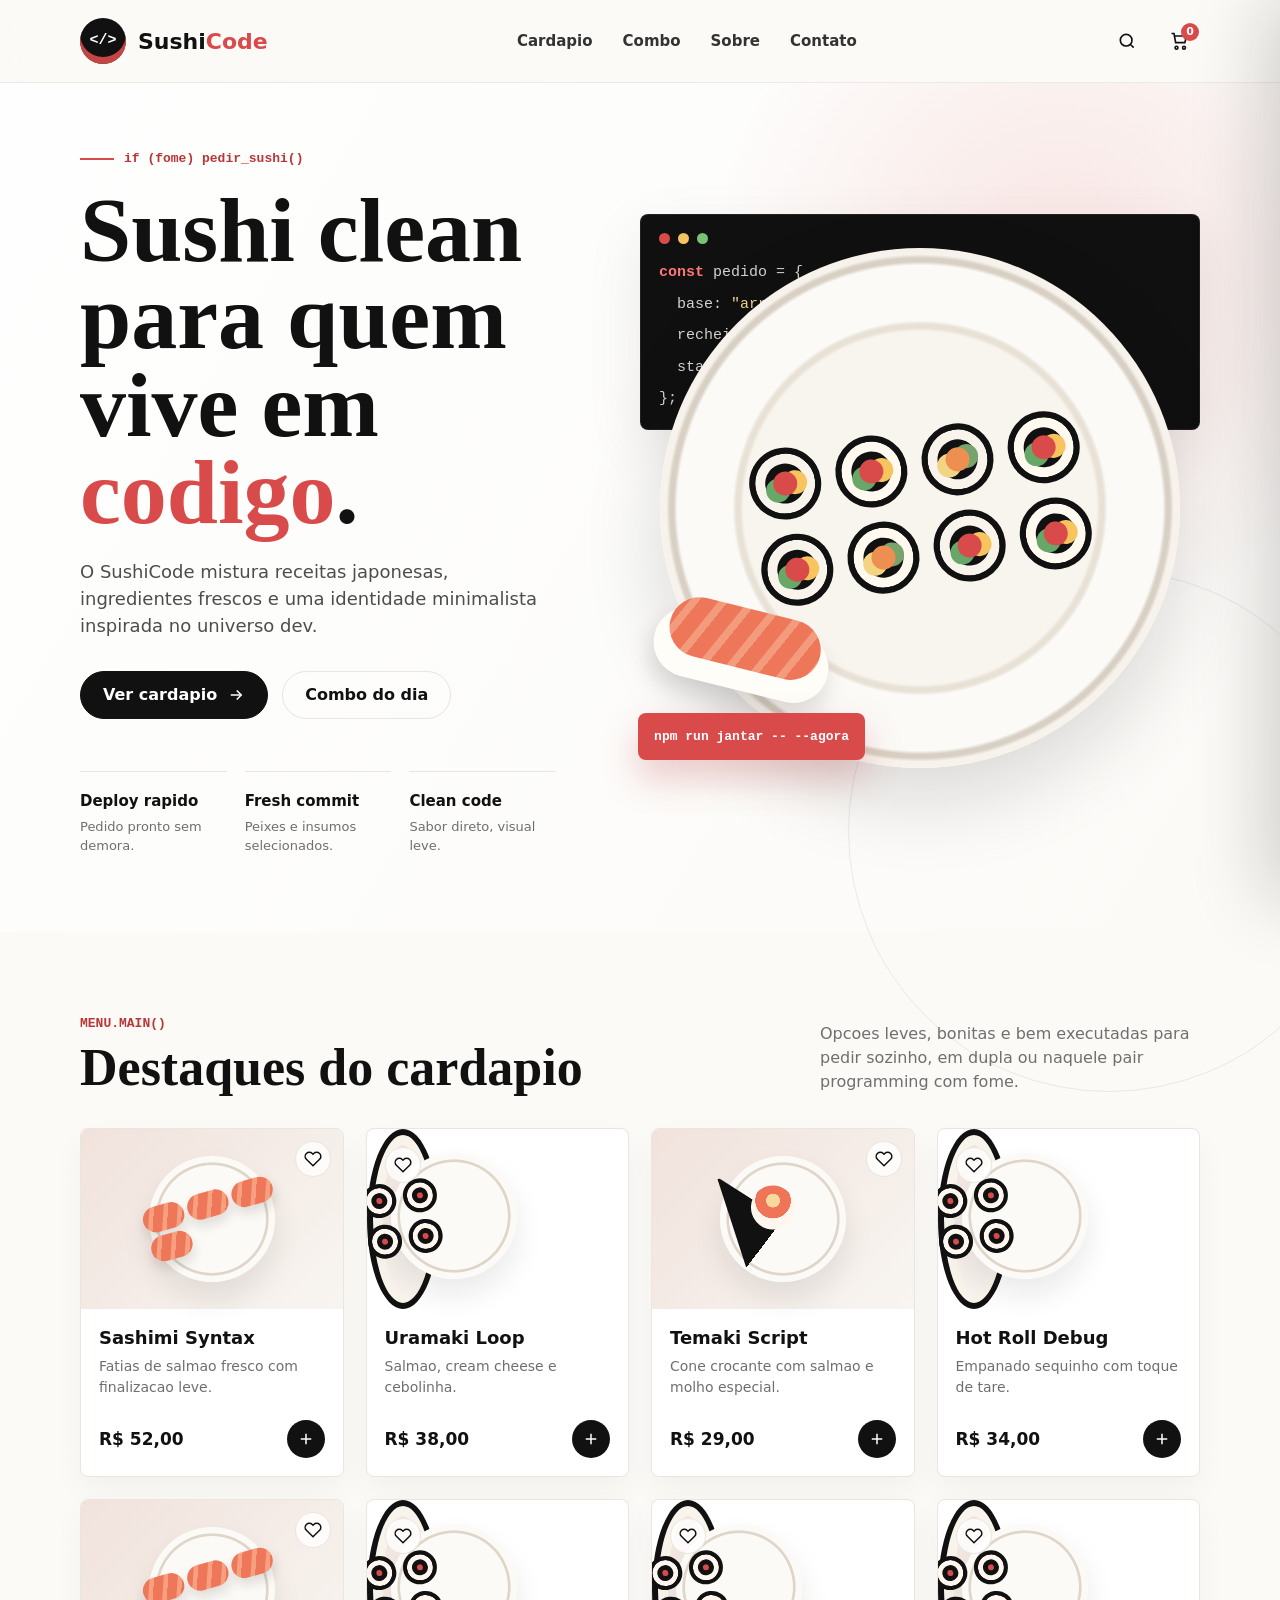
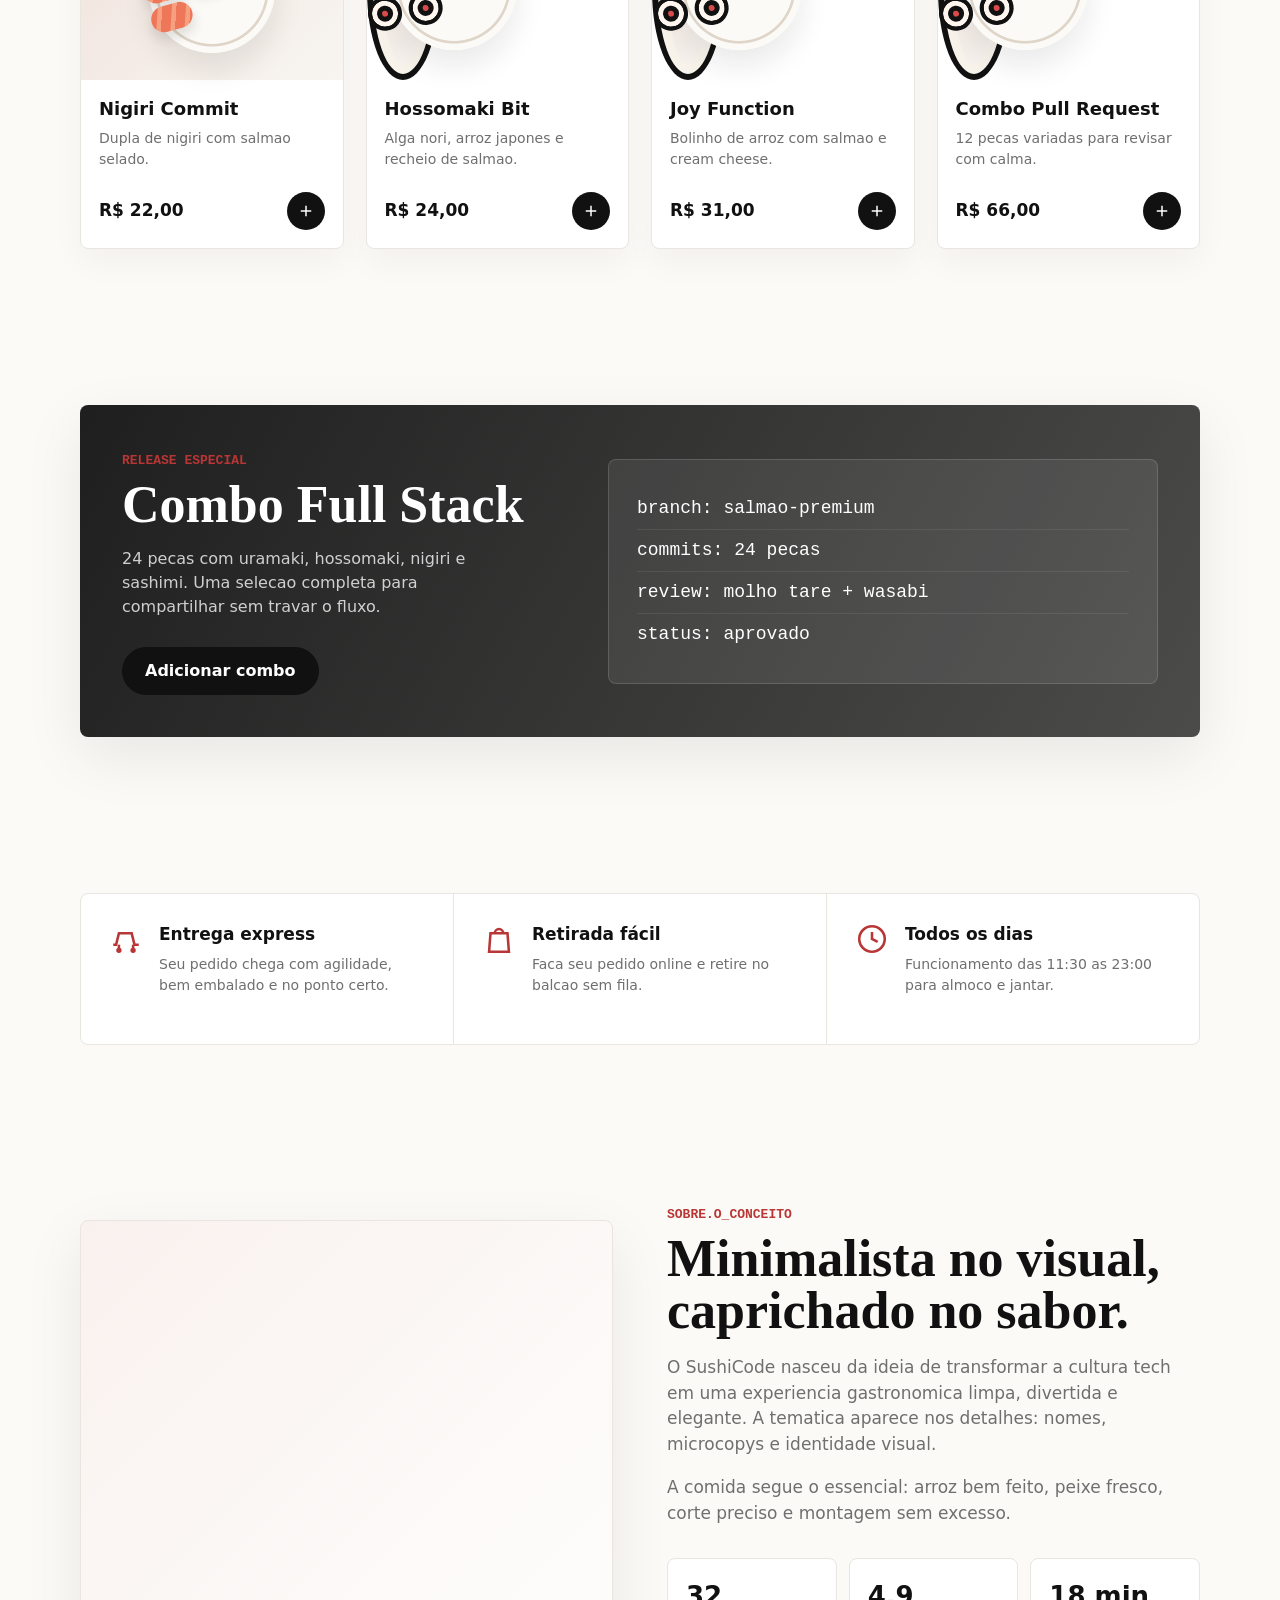
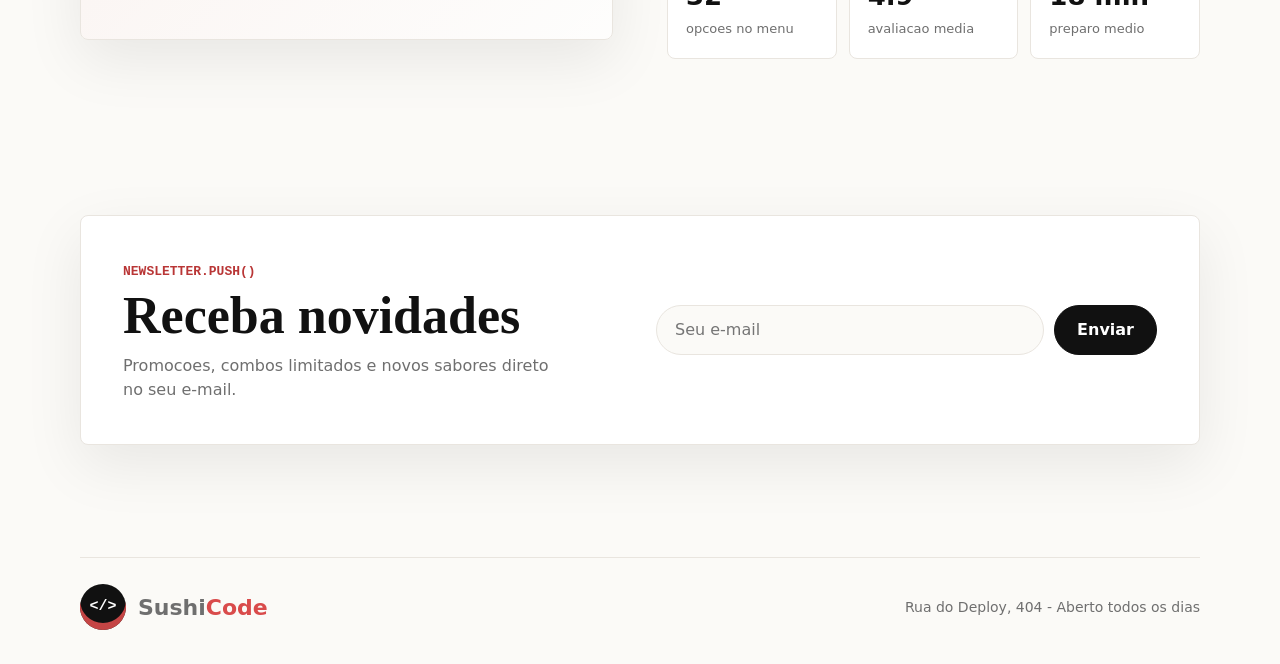
==== index.html @ e79ee6d0 "Fix project structure and restore corrupted source files - Corrigida a estrutura do repositório onde" ====
<!DOCTYPE html>
<html lang="pt-BR">
<head>
    <meta charset="UTF-8">
    <meta name="viewport" content="width=device-width, initial-scale=1.0">
    <title>SushiCode | Sushi tematico para devs</title>
    <!-- <link rel="stylesheet" href="navbar.css"> -->
     <link rel="stylesheet" href="identidade.css">
    <link rel="stylesheet" href="style.css">
</head>
<body>
    <div class="page-shell">
        <header class="topbar">
            <nav class="nav container" aria-label="Navegacao principal">
                <a class="brand" href="#inicio" aria-label="SushiCode inicio">
                    <span class="brand-mark">&lt;/&gt;</span>
                    <span>Sushi<em>Code</em></span>
                </a>

                <div class="nav-links" id="navLinks">
                    <a href="#cardapio">Cardapio</a>
                    <a href="#combo">Combo</a>
                    <a href="#sobre">Sobre</a>
                    <a href="#contato">Contato</a>
                </div>

                <div class="nav-actions">
                    <button class="icon-button" type="button" aria-label="Buscar">
                        <svg viewBox="0 0 24 24" aria-hidden="true"><circle cx="11" cy="11" r="7"></circle><path d="m20 20-3.5-3.5"></path></svg>
                    </button>
                    <button class="icon-button" id="cartButton" type="button" aria-label="Abrir carrinho" aria-controls="cartDrawer" aria-expanded="false">
                        <svg viewBox="0 0 24 24" aria-hidden="true"><path d="M6 6h15l-2 8H8L6 3H3"></path><circle cx="9" cy="20" r="1.7"></circle><circle cx="18" cy="20" r="1.7"></circle></svg>
                        <span class="cart-count" id="cartCount">0</span>
                    </button>
                    <button class="icon-button menu-toggle" id="menuToggle" type="button" aria-label="Abrir menu" aria-expanded="false">
                        <svg viewBox="0 0 24 24" aria-hidden="true"><path d="M4 7h16"></path><path d="M4 12h16"></path><path d="M4 17h16"></path></svg>
                    </button>
                </div>
            </nav>
        </header>

        <main id="inicio">
            <section class="hero">
                <div class="container hero-grid">
                    <div>
                        <div class="eyebrow">if (fome) pedir_sushi()</div>
                        <h1>Sushi clean para quem vive em <span>codigo</span>.</h1>
                        <p class="hero-copy">O SushiCode mistura receitas japonesas, ingredientes frescos e uma identidade minimalista inspirada no universo dev.</p>
                        <div class="hero-actions">
                            <a class="button" href="#cardapio">
                                Ver cardapio
                                <svg viewBox="0 0 24 24" aria-hidden="true"><path d="M5 12h14"></path><path d="m13 6 6 6-6 6"></path></svg>
                            </a>
                            <a class="button secondary" href="#combo">Combo do dia</a>
                        </div>

                        <div class="hero-badges" aria-label="Diferenciais">
                            <div class="badge">
                                <strong>Deploy rapido</strong>
                                <span>Pedido pronto sem demora.</span>
                            </div>
                            <div class="badge">
                                <strong>Fresh commit</strong>
                                <span>Peixes e insumos selecionados.</span>
                            </div>
                            <div class="badge">
                                <strong>Clean code</strong>
                                <span>Sabor direto, visual leve.</span>
                            </div>
                        </div>
                    </div>

                    <div class="hero-visual" aria-hidden="true">
                        <div class="code-window">
                            <div class="window-dots"><span></span><span></span><span></span></div>
                            <div class="code-lines">
                                <code><b>const</b> pedido = {</code>
                                <code>&nbsp;&nbsp;base: <em>"arroz japones"</em>,</code>
                                <code>&nbsp;&nbsp;recheio: <em>"salmao fresco"</em>,</code>
                                <code>&nbsp;&nbsp;status: <em>"pronto para merge"</em></code>
                                <code>};</code>
                            </div>
                        </div>
                        <div class="plate">
                            <div class="sushi-board">
                                <span class="roll"></span><span class="roll"></span><span class="roll"></span><span class="roll"></span>
                                <span class="roll"></span><span class="roll"></span><span class="roll"></span><span class="roll"></span>
                            </div>
                            <div class="nigiri"></div>
                        </div>
                        <div class="terminal-chip">npm run jantar -- --agora</div>
                    </div>
                </div>
            </section>

            <section id="cardapio">
                <div class="container">
                    <div class="section-head">
                        <div>
                            <span class="section-kicker">menu.main()</span>
                            <h2>Destaques do cardapio</h2>
                        </div>
                        <p>Opcoes leves, bonitas e bem executadas para pedir sozinho, em dupla ou naquele pair programming com fome.</p>
                    </div>

                    <div class="menu-grid" id="menuGrid"></div>
                </div>
            </section>

            <section id="combo">
                <div class="container">
                    <div class="combo">
                        <div>
                            <span class="section-kicker">release especial</span>
                            <h2>Combo Full Stack</h2>
                            <p>24 pecas com uramaki, hossomaki, nigiri e sashimi. Uma selecao completa para compartilhar sem travar o fluxo.</p>
                            <button class="button" type="button" data-add-combo>Adicionar combo</button>
                        </div>
                        <div class="combo-code" aria-label="Itens do combo">
                            <div>branch: salmao-premium</div>
                            <div>commits: 24 pecas</div>
                            <div>review: molho tare + wasabi</div>
                            <div>status: aprovado</div>
                        </div>
                    </div>
                </div>
            </section>

            <section aria-label="Servicos">
                <div class="container features">
                    <article class="feature">
                        <svg viewBox="0 0 24 24" aria-hidden="true"><path d="M3 16h2l2-8h9l2 8h3"></path><path d="M7 16v3"></path><path d="M17 16v3"></path><circle cx="7" cy="20" r="1"></circle><circle cx="17" cy="20" r="1"></circle></svg>
                        <div>
                            <h3>Entrega express</h3>
                            <p>Seu pedido chega com agilidade, bem embalado e no ponto certo.</p>
                        </div>
                    </article>
                    <article class="feature">
                        <svg viewBox="0 0 24 24" aria-hidden="true"><path d="M6 8h12l1 13H5L6 8Z"></path><path d="M9 8a3 3 0 0 1 6 0"></path></svg>
                        <div>
                            <h3>Retirada fácil</h3>
                            <p>Faca seu pedido online e retire no balcao sem fila.</p>
                        </div>
                    </article>
                    <article class="feature">
                        <svg viewBox="0 0 24 24" aria-hidden="true"><circle cx="12" cy="12" r="9"></circle><path d="M12 7v5l4 2"></path></svg>
                        <div>
                            <h3>Todos os dias</h3>
                            <p>Funcionamento das 11:30 as 23:00 para almoco e jantar.</p>
                        </div>
                    </article>
                </div>
            </section>

            <section id="sobre">
                <div class="container about">
                    <div class="about-visual" aria-hidden="true"></div>
                    <div>
                        <span class="section-kicker">sobre.o_conceito</span>
                        <h2>Minimalista no visual, caprichado no sabor.</h2>
                        <p>O SushiCode nasceu da ideia de transformar a cultura tech em uma experiencia gastronomica limpa, divertida e elegante. A tematica aparece nos detalhes: nomes, microcopys e identidade visual.</p>
                        <p>A comida segue o essencial: arroz bem feito, peixe fresco, corte preciso e montagem sem excesso.</p>
                        <div class="stats">
                            <div class="stat"><strong>32</strong><span>opcoes no menu</span></div>
                            <div class="stat"><strong>4.9</strong><span>avaliacao media</span></div>
                            <div class="stat"><strong>18 min</strong><span>preparo medio</span></div>
                        </div>
                    </div>
                </div>
            </section>

            <section id="contato">
                <div class="container contact-band">
                    <div class="contact-content">
                        <div>
                            <span class="section-kicker">newsletter.push()</span>
                            <h2>Receba novidades</h2>
                            <p>Promocoes, combos limitados e novos sabores direto no seu e-mail.</p>
                        </div>
                        <form class="newsletter" id="newsletterForm">
                            <input type="email" name="email" placeholder="Seu e-mail" aria-label="Seu e-mail" required>
                            <button class="button" type="submit">Enviar</button>
                        </form>
                    </div>
                </div>
            </section>
        </main>

        <footer>
            <div class="container footer-row">
                <a class="brand" href="#inicio" aria-label="SushiCode inicio">
                    <span class="brand-mark">&lt;/&gt;</span>
                    <span>Sushi<em>Code</em></span>
                </a>
                <span>Rua do Deploy, 404 - Aberto todos os dias</span>
            </div>
        </footer>
    </div>

    <div class="drawer-backdrop" id="drawerBackdrop" hidden></div>

    <aside class="cart-drawer" id="cartDrawer" aria-labelledby="cartTitle" aria-hidden="true">
        <div class="cart-header">
            <div>
                <span class="section-kicker">pedido.checkout()</span>
                <h2 id="cartTitle">Carrinho</h2>
            </div>
            <button class="icon-button" id="closeCart" type="button" aria-label="Fechar carrinho">
                <svg viewBox="0 0 24 24" aria-hidden="true"><path d="M18 6 6 18"></path><path d="m6 6 12 12"></path></svg>
            </button>
        </div>

        <div class="cart-items" id="cartItems"></div>

        <div class="cart-empty" id="cartEmpty">
            <strong>Seu carrinho esta vazio.</strong>
            <span>Adicione um sushi do cardapio para iniciar o pedido.</span>
        </div>

        <div class="cart-summary">
            <div>
                <span>Subtotal</span>
                <strong id="cartSubtotal">R$ 0,00</strong>
            </div>
            <div>
                <span>Entrega</span>
                <strong id="deliveryFee">R$ 8,00</strong>
            </div>
            <div class="summary-total">
                <span>Total</span>
                <strong id="cartTotal">R$ 0,00</strong>
            </div>
            <button class="button checkout-button" id="checkoutButton" type="button" disabled>Ir para checkout</button>
        </div>
    </aside>

    <div class="checkout-modal" id="checkoutModal" aria-hidden="true">
        <div class="modal-panel" role="dialog" aria-modal="true" aria-labelledby="checkoutTitle">
            <div class="modal-head">
                <div>
                    <span class="section-kicker">finalizar.pedido</span>
                    <h2 id="checkoutTitle">Checkout</h2>
                </div>
                <button class="icon-button" id="closeCheckout" type="button" aria-label="Fechar checkout">
                    <svg viewBox="0 0 24 24" aria-hidden="true"><path d="M18 6 6 18"></path><path d="m6 6 12 12"></path></svg>
                </button>
            </div>

            <form class="checkout-form" id="checkoutForm">
                <div class="form-grid">
                    <label>
                        Nome
                        <input type="text" name="name" placeholder="Seu nome" required>
                    </label>
                    <label>
                        Telefone
                        <input type="tel" name="phone" placeholder="(00) 00000-0000" required>
                    </label>
                </div>

                <label>
                    Forma de recebimento
                    <select name="deliveryType" id="deliveryType">
                        <option value="delivery">Entrega</option>
                        <option value="pickup">Retirada no balcao</option>
                    </select>
                </label>

                <label id="addressField">
                    Endereco
                    <input type="text" name="address" placeholder="Rua, numero, bairro">
                </label>

                <label>
                    Observacoes
                    <textarea name="notes" rows="3" placeholder="Ex: sem wasabi, troco para R$ 100"></textarea>
                </label>

                <div class="checkout-total">
                    <span>Total do pedido</span>
                    <strong id="checkoutTotal">R$ 0,00</strong>
                </div>

                <button class="button checkout-button" type="submit">Finalizar pedido</button>
            </form>
        </div>
    </div>

    <div class="toast" id="toast" role="status" aria-live="polite"></div>

    <script src="script.js"></script>
</body>
</html>
---- identidade.css ----
:root {
    --ink: #111111;
    --muted: #6f6f6f;
    --line: #e9e5df;
    --paper: #fbfaf7;
    --white: #ffffff;
    --red: #d94b4b;
    --red-dark: #b93636;
    --green: #173c32;
    --shadow: 0 20px 60px rgba(17, 17, 17, 0.08);
    --radius: 8px;
}

* {
    box-sizing: border-box;
    margin: 0;
    padding: 0;
}

html {
    scroll-behavior: smooth;
}

body {
    min-height: 100vh;
    background: var(--paper);
    color: var(--ink);
    font-family: Inter, ui-sans-serif, system-ui, -apple-system, BlinkMacSystemFont, "Segoe UI", sans-serif;
    line-height: 1.5;
}

img {
    display: block;
    max-width: 100%;
}

button,
input,
select,
textarea {
    font: inherit;
}

button,
a {
    -webkit-tap-highlight-color: transparent;
}

a {
    color: inherit;
    text-decoration: none;
}

.page-shell {
    overflow: hidden;
}

.container {
    width: min(1120px, calc(100% - 40px));
    margin: 0 auto;
}

.hero {
    position: relative;
    min-height: calc(100vh - 82px);
    display: grid;
    align-items: center;
    padding: 60px 0 76px;
    background:
        radial-gradient(circle at 83% 22%, rgba(217, 75, 75, 0.13), transparent 28%),
        linear-gradient(120deg, rgba(255, 255, 255, 0.88), rgba(251, 250, 247, 0.9));
}

.hero::before {
    position: absolute;
    inset: auto -90px -160px auto;
    width: 520px;
    height: 520px;
    content: "";
    border: 1px solid rgba(17, 17, 17, 0.08);
    border-radius: 50%;
}

.hero-grid {
    position: relative;
    z-index: 1;
    display: grid;
    grid-template-columns: minmax(0, 0.9fr) minmax(360px, 1.1fr);
    align-items: center;
    gap: 62px;
}

.eyebrow {
    display: inline-flex;
    align-items: center;
    gap: 10px;
    margin-bottom: 18px;
    color: var(--red-dark);
    font-family: ui-monospace, SFMono-Regular, Menlo, Consolas, monospace;
    font-size: 13px;
    font-weight: 750;
}

.eyebrow::before {
    width: 34px;
    height: 2px;
    content: "";
    background: var(--red);
}

h1 {
    max-width: 640px;
    font-family: Georgia, "Times New Roman", serif;
    font-size: clamp(52px, 8vw, 92px);
    line-height: 0.95;
    letter-spacing: 0;
}

h1 span {
    color: var(--red);
}

.hero-copy {
    max-width: 520px;
    margin-top: 22px;
    color: #4d4d4d;
    font-size: 18px;
}

.hero-actions {
    display: flex;
    flex-wrap: wrap;
    align-items: center;
    gap: 14px;
    margin-top: 32px;
}

.button {
    display: inline-flex;
    align-items: center;
    justify-content: center;
    gap: 10px;
    min-height: 48px;
    padding: 0 22px;
    color: var(--white);
    background: var(--ink);
    border: 1px solid var(--ink);
    border-radius: 999px;
    cursor: pointer;
    font-weight: 800;
    transition: transform 0.2s ease, background 0.2s ease, border-color 0.2s ease;
}

.button:hover {
    background: var(--red-dark);
    border-color: var(--red-dark);
    transform: translateY(-2px);
}

.button:disabled {
    cursor: not-allowed;
    opacity: 0.45;
    transform: none;
}

.button.secondary {
    color: var(--ink);
    background: transparent;
    border-color: var(--line);
}

.button.secondary:hover {
    color: var(--white);
    background: var(--ink);
    border-color: var(--ink);
}

.button svg {
    width: 18px;
    height: 18px;
    stroke: currentColor;
    stroke-width: 2;
    fill: none;
}

.hero-badges {
    display: grid;
    grid-template-columns: repeat(3, 1fr);
    gap: 18px;
    max-width: 560px;
    margin-top: 52px;
}

.badge {
    padding-top: 18px;
    border-top: 1px solid var(--line);
}

.badge strong {
    display: block;
    font-size: 15px;
}

.badge span {
    display: block;
    margin-top: 4px;
    color: var(--muted);
    font-size: 13px;
}

.hero-visual {
    position: relative;
    min-height: 570px;
}

.code-window {
    position: absolute;
    top: 0;
    right: 0;
    width: min(100%, 560px);
    padding: 18px;
    color: #f5f2ee;
    background: #101010;
    border: 1px solid rgba(255, 255, 255, 0.08);
    border-radius: var(--radius);
    box-shadow: var(--shadow);
}

.window-dots {
    display: flex;
    gap: 8px;
    margin-bottom: 18px;
}

.window-dots span {
    width: 11px;
    height: 11px;
    background: var(--red);
    border-radius: 50%;
}

.window-dots span:nth-child(2) {
    background: #f3c45f;
}

.window-dots span:nth-child(3) {
    background: #78c275;
}

.code-lines {
    display: grid;
    gap: 9px;
    color: rgba(255, 255, 255, 0.82);
    font-family: ui-monospace, SFMono-Regular, Menlo, Consolas, monospace;
    font-size: clamp(12px, 1.7vw, 15px);
}

.code-lines b {
    color: #ff7777;
    font-weight: 700;
}

.code-lines em {
    color: #f5d58d;
    font-style: normal;
}

.plate {
    position: absolute;
    right: 20px;
    bottom: 16px;
    display: grid;
    place-items: center;
    width: min(92vw, 520px);
    aspect-ratio: 1;
    background:
        radial-gradient(circle, #f8f5ee 0 48%, #e8e1d6 49% 50%, #fbfaf7 51% 66%, #d8d0c4 67% 68%, #f7f3ec 69%);
    border-radius: 50%;
    box-shadow: 0 32px 80px rgba(17, 17, 17, 0.14);
}

.sushi-board {
    display: grid;
    grid-template-columns: repeat(4, 72px);
    gap: 15px;
    transform: rotate(-8deg);
}

.roll {
    position: relative;
    width: 72px;
    height: 72px;
    background: #111111;
    border: 6px solid #111111;
    border-radius: 50%;
    box-shadow: inset 0 0 0 10px #f8f4ec;
}

.roll::before {
    position: absolute;
    inset: 18px;
    content: "";
    background: var(--red);
    border-radius: 50%;
    box-shadow: 10px 0 0 #f7c45e, -8px 6px 0 #67a768;
}

.roll:nth-child(2n) {
    box-shadow: inset 0 0 0 10px #fff9f0;
}

.roll:nth-child(3n)::before {
    background: #ee8f52;
    box-shadow: 9px -2px 0 #78a36d, -9px 5px 0 #f2d482;
}

.nigiri {
    position: absolute;
    left: -8px;
    bottom: 78px;
    width: 178px;
    height: 70px;
    background: #fffdf8;
    border-radius: 36px;
    box-shadow: 0 13px 25px rgba(17, 17, 17, 0.14);
    transform: rotate(14deg);
}

.nigiri::before {
    position: absolute;
    inset: -12px 12px 22px;
    content: "";
    background: repeating-linear-gradient(115deg, #ee7659 0 15px, #f39c7d 16px 23px);
    border-radius: 36px;
}

.terminal-chip {
    position: absolute;
    left: 20px;
    bottom: 24px;
    max-width: 240px;
    padding: 14px 16px;
    color: var(--white);
    background: var(--red);
    border-radius: var(--radius);
    font-family: ui-monospace, SFMono-Regular, Menlo, Consolas, monospace;
    font-size: 13px;
    font-weight: 700;
    box-shadow: 0 18px 36px rgba(185, 54, 54, 0.25);
}

section {
    padding: 78px 0;
}

.section-head {
    display: flex;
    align-items: end;
    justify-content: space-between;
    gap: 24px;
    margin-bottom: 34px;
}

.section-kicker {
    color: var(--red-dark);
    font-family: ui-monospace, SFMono-Regular, Menlo, Consolas, monospace;
    font-size: 13px;
    font-weight: 800;
    text-transform: uppercase;
}

h2 {
    margin-top: 8px;
    font-family: Georgia, "Times New Roman", serif;
    font-size: clamp(34px, 5vw, 52px);
    line-height: 1;
    letter-spacing: 0;
}

.section-head p {
    max-width: 380px;
    color: var(--muted);
}

.menu-grid {
    display: grid;
    grid-template-columns: repeat(4, minmax(0, 1fr));
    gap: 22px;
}

.menu-card {
    overflow: hidden;
    background: var(--white);
    border: 1px solid var(--line);
    border-radius: var(--radius);
    box-shadow: 0 14px 32px rgba(17, 17, 17, 0.04);
}

.dish-art {
    position: relative;
    display: grid;
    place-items: center;
    height: 180px;
    background:
        linear-gradient(135deg, rgba(217, 75, 75, 0.08), rgba(255, 255, 255, 0.4)),
        #f3efe8;
}

.dish-art::before {
    width: 126px;
    height: 126px;
    content: "";
    background: radial-gradient(circle, #fbfaf7 0 60%, #dfd5c8 61% 63%, #fbfaf7 64%);
    border-radius: 50%;
    box-shadow: 0 16px 30px rgba(17, 17, 17, 0.09);
}

.dish-art .mini-rolls {
    position: absolute;
    display: grid;
    grid-template-columns: repeat(2, 34px);
    gap: 7px;
    transform: rotate(-8deg);
}

.mini-rolls i {
    position: relative;
    width: 34px;
    height: 34px;
    background: #111;
    border: 4px solid #111;
    border-radius: 50%;
    box-shadow: inset 0 0 0 5px #fff7ef;
}

.mini-rolls i::before {
    position: absolute;
    inset: 10px;
    content: "";
    background: var(--red);
    border-radius: 50%;
}

.dish-art.sashimi .mini-rolls {
    grid-template-columns: repeat(3, 42px);
    gap: 4px;
    transform: rotate(-16deg);
}

.dish-art.sashimi .mini-rolls i {
    width: 42px;
    height: 26px;
    background: repeating-linear-gradient(110deg, #ee7659 0 9px, #f7a080 10px 14px);
    border: 0;
    border-radius: 18px;
    box-shadow: 0 7px 12px rgba(17, 17, 17, 0.12);
}

.dish-art.sashimi .mini-rolls i::before {
    display: none;
}

.dish-art.temaki .mini-rolls {
    width: 100px;
    height: 116px;
    display: block;
    background: conic-gradient(from 235deg, #111 0 85deg, transparent 86deg);
    transform: rotate(-18deg);
}

.dish-art.temaki .mini-rolls::before {
    position: absolute;
    top: 22px;
    left: 22px;
    width: 44px;
    height: 44px;
    content: "";
    background: radial-gradient(circle at 55% 35%, #f9d99e 0 18%, #ef7458 19% 47%, #fff7ef 48%);
    border-radius: 50%;
}

.dish-art.temaki .mini-rolls i {
    display: none;
}

.favorite {
    position: absolute;
    top: 12px;
    right: 12px;
    display: grid;
    place-items: center;
    width: 36px;
    height: 36px;
    color: var(--ink);
    background: rgba(255, 255, 255, 0.82);
    border: 1px solid var(--line);
    border-radius: 50%;
    cursor: pointer;
}

.favorite svg {
    width: 18px;
    height: 18px;
    stroke: currentColor;
    stroke-width: 2;
    fill: none;
}

.favorite.active {
    color: var(--red);
    background: #fff0f0;
    border-color: rgba(217, 75, 75, 0.28);
}

.favorite.active svg {
    fill: currentColor;
}

.card-body {
    padding: 18px;
}

.card-body h3 {
    font-size: 18px;
    line-height: 1.2;
}

.card-body p {
    min-height: 44px;
    margin-top: 8px;
    color: var(--muted);
    font-size: 14px;
}

.price-row {
    display: flex;
    align-items: center;
    justify-content: space-between;
    gap: 12px;
    margin-top: 20px;
}

.price {
    font-size: 17px;
    font-weight: 850;
}

.add-button {
    display: grid;
    place-items: center;
    width: 38px;
    height: 38px;
    color: var(--white);
    background: var(--ink);
    border: 0;
    border-radius: 50%;
    cursor: pointer;
    transition: background 0.2s ease, transform 0.2s ease;
}

.add-button:hover {
    background: var(--red-dark);
    transform: translateY(-2px);
}

.add-button svg {
    width: 18px;
    height: 18px;
    stroke: currentColor;
    stroke-width: 2;
    fill: none;
}

.combo {
    display: grid;
    grid-template-columns: 0.9fr 1.1fr;
    align-items: center;
    gap: 36px;
    padding: 42px;
    color: var(--white);
    background:
        linear-gradient(120deg, rgba(17, 17, 17, 0.94), rgba(17, 17, 17, 0.75)),
        url("identidade.jpg") center / cover;
    border-radius: var(--radius);
    box-shadow: var(--shadow);
}

.combo h2 {
    color: var(--white);
}

.combo p {
    max-width: 390px;
    margin: 16px 0 28px;
    color: rgba(255, 255, 255, 0.78);
}

.combo-code {
    padding: 28px;
    background: rgba(255, 255, 255, 0.08);
    border: 1px solid rgba(255, 255, 255, 0.14);
    border-radius: var(--radius);
    font-family: ui-monospace, SFMono-Regular, Menlo, Consolas, monospace;
    font-size: clamp(13px, 2vw, 18px);
}

.combo-code div {
    padding: 7px 0;
    border-bottom: 1px solid rgba(255, 255, 255, 0.08);
}

.combo-code div:last-child {
    border-bottom: 0;
}

.features {
    display: grid;
    grid-template-columns: repeat(3, minmax(0, 1fr));
    gap: 1px;
    overflow: hidden;
    background: var(--line);
    border: 1px solid var(--line);
    border-radius: var(--radius);
}

.feature {
    display: flex;
    gap: 16px;
    min-height: 150px;
    padding: 28px;
    background: var(--white);
}

.feature svg {
    flex: 0 0 auto;
    width: 34px;
    height: 34px;
    color: var(--red-dark);
    stroke: currentColor;
    stroke-width: 1.8;
    fill: none;
}

.feature h3 {
    margin-bottom: 6px;
    font-size: 17px;
}

.feature p {
    color: var(--muted);
    font-size: 14px;
}

.about {
    display: grid;
    grid-template-columns: 1fr 1fr;
    gap: 54px;
    align-items: center;
}

.about-visual {
    min-height: 420px;
    background:
        linear-gradient(135deg, rgba(217, 75, 75, 0.05), rgba(255, 255, 255, 0.66)),
        url("site.png") center top / cover;
    border: 1px solid var(--line);
    border-radius: var(--radius);
    box-shadow: var(--shadow);
}

.about p {
    margin-top: 18px;
    color: var(--muted);
    font-size: 17px;
}

.stats {
    display: grid;
    grid-template-columns: repeat(3, 1fr);
    gap: 12px;
    margin-top: 32px;
}

.stat {
    padding: 18px;
    background: var(--white);
    border: 1px solid var(--line);
    border-radius: var(--radius);
}

.stat strong {
    display: block;
    font-size: 26px;
}

.stat span {
    color: var(--muted);
    font-size: 13px;
}

.contact-band {
    padding: 42px;
    background: var(--white);
    border: 1px solid var(--line);
    border-radius: var(--radius);
    box-shadow: var(--shadow);
}

.contact-content {
    display: grid;
    grid-template-columns: 1fr 1fr;
    gap: 32px;
    align-items: center;
}

.contact-content p {
    max-width: 450px;
    margin-top: 12px;
    color: var(--muted);
}

.newsletter {
    display: flex;
    gap: 10px;
}

.newsletter input {
    min-width: 0;
    width: 100%;
    min-height: 50px;
    padding: 0 18px;
    background: var(--paper);
    border: 1px solid var(--line);
    border-radius: 999px;
    outline: 0;
}

.newsletter input:focus {
    border-color: var(--red);
}

footer {
    padding: 34px 0;
    color: var(--muted);
    font-size: 14px;
}

.footer-row {
    display: flex;
    align-items: center;
    justify-content: space-between;
    gap: 20px;
    border-top: 1px solid var(--line);
    padding-top: 26px;
}

.toast {
    position: fixed;
    right: 22px;
    bottom: 22px;
    z-index: 30;
    transform: translateY(24px);
    opacity: 0;
    min-width: 250px;
    padding: 14px 16px;
    color: var(--white);
    background: var(--ink);
    border-radius: var(--radius);
    box-shadow: var(--shadow);
    pointer-events: none;
    transition: opacity 0.2s ease, transform 0.2s ease;
}

.toast.show {
    transform: translateY(0);
    opacity: 1;
}

body.no-scroll {
    overflow: hidden;
}

.drawer-backdrop {
    position: fixed;
    inset: 0;
    z-index: 35;
    background: rgba(17, 17, 17, 0.42);
    backdrop-filter: blur(5px);
}

.cart-drawer {
    position: fixed;
    top: 0;
    right: 0;
    z-index: 40;
    display: grid;
    grid-template-rows: auto 1fr auto;
    width: min(440px, 100%);
    height: 100vh;
    padding: 26px;
    background: var(--paper);
    border-left: 1px solid var(--line);
    box-shadow: -24px 0 70px rgba(17, 17, 17, 0.18);
    transform: translateX(102%);
    transition: transform 0.24s ease;
}

.cart-drawer.open {
    transform: translateX(0);
}

.cart-header,
.modal-head {
    display: flex;
    align-items: flex-start;
    justify-content: space-between;
    gap: 18px;
}

.cart-header h2,
.modal-head h2 {
    font-size: 34px;
}

.cart-items {
    display: grid;
    align-content: start;
    gap: 14px;
    overflow-y: auto;
    padding: 24px 4px 24px 0;
}

.cart-item {
    display: grid;
    grid-template-columns: 58px 1fr;
    gap: 14px;
    padding: 14px;
    background: var(--white);
    border: 1px solid var(--line);
    border-radius: var(--radius);
}

.cart-item-art {
    display: grid;
    place-items: center;
    width: 58px;
    height: 58px;
    background: #f3efe8;
    border-radius: 50%;
}

.cart-item-art::before {
    width: 36px;
    height: 36px;
    content: "";
    background: #111;
    border: 4px solid #111;
    border-radius: 50%;
    box-shadow: inset 0 0 0 6px #fff7ef;
}

.cart-item-info {
    min-width: 0;
}

.cart-item-info h3 {
    font-size: 16px;
    line-height: 1.25;
}

.cart-item-info p {
    margin-top: 4px;
    color: var(--muted);
    font-size: 13px;
}

.cart-item-actions {
    display: flex;
    align-items: center;
    justify-content: space-between;
    gap: 12px;
    margin-top: 12px;
}

.quantity-control {
    display: inline-flex;
    align-items: center;
    gap: 8px;
    padding: 4px;
    background: var(--paper);
    border: 1px solid var(--line);
    border-radius: 999px;
}

.quantity-control button {
    display: grid;
    place-items: center;
    width: 28px;
    height: 28px;
    color: var(--ink);
    background: var(--white);
    border: 1px solid var(--line);
    border-radius: 50%;
    cursor: pointer;
}

.quantity-control span {
    min-width: 22px;
    text-align: center;
    font-weight: 800;
}

.cart-line-total {
    font-weight: 850;
    white-space: nowrap;
}

.remove-item {
    color: var(--muted);
    background: transparent;
    border: 0;
    cursor: pointer;
    font-size: 13px;
    font-weight: 750;
}

.remove-item:hover {
    color: var(--red-dark);
}

.cart-empty {
    display: grid;
    place-items: center;
    align-content: center;
    gap: 8px;
    min-height: 240px;
    color: var(--muted);
    text-align: center;
}

.cart-empty strong {
    color: var(--ink);
    font-size: 18px;
}

.cart-empty.hidden {
    display: none;
}

.cart-summary {
    display: grid;
    gap: 12px;
    padding-top: 18px;
    border-top: 1px solid var(--line);
}

.cart-summary > div,
.checkout-total {
    display: flex;
    align-items: center;
    justify-content: space-between;
    gap: 16px;
    color: var(--muted);
}

.cart-summary strong,
.checkout-total strong {
    color: var(--ink);
}

.summary-total {
    padding-top: 12px;
    border-top: 1px solid var(--line);
    font-size: 18px;
}

.summary-total strong,
.checkout-total strong {
    font-size: 22px;
}

.checkout-button {
    width: 100%;
    margin-top: 8px;
}

.checkout-modal {
    position: fixed;
    inset: 0;
    z-index: 45;
    display: grid;
    place-items: center;
    padding: 22px;
    background: rgba(17, 17, 17, 0.48);
    opacity: 0;
    pointer-events: none;
    transition: opacity 0.2s ease;
}

.checkout-modal.open {
    opacity: 1;
    pointer-events: auto;
}

.modal-panel {
    width: min(620px, 100%);
    max-height: calc(100vh - 44px);
    overflow-y: auto;
    padding: 28px;
    background: var(--paper);
    border: 1px solid var(--line);
    border-radius: var(--radius);
    box-shadow: var(--shadow);
}

.checkout-form {
    display: grid;
    gap: 16px;
    margin-top: 24px;
}

.form-grid {
    display: grid;
    grid-template-columns: 1fr 1fr;
    gap: 14px;
}

.checkout-form label {
    display: grid;
    gap: 8px;
    color: var(--ink);
    font-size: 14px;
    font-weight: 800;
}

.checkout-form input,
.checkout-form select,
.checkout-form textarea {
    width: 100%;
    min-height: 48px;
    padding: 0 15px;
    color: var(--ink);
    background: var(--white);
    border: 1px solid var(--line);
    border-radius: var(--radius);
    outline: 0;
}

.checkout-form textarea {
    min-height: 92px;
    padding-top: 12px;
    resize: vertical;
}

.checkout-form input:focus,
.checkout-form select:focus,
.checkout-form textarea:focus {
    border-color: var(--red);
}

.checkout-total {
    padding: 16px;
    background: var(--white);
    border: 1px solid var(--line);
    border-radius: var(--radius);
}

@media (max-width: 960px) {
    .hero {
        min-height: auto;
        padding-top: 48px;
    }

    .hero-grid,
    .about,
    .combo,
    .contact-content {
        grid-template-columns: 1fr;
    }

    .hero-visual {
        min-height: 520px;
    }

    .menu-grid {
        grid-template-columns: repeat(2, minmax(0, 1fr));
    }

    .features {
        grid-template-columns: 1fr;
    }

    .about-visual {
        min-height: 340px;
    }
}

@media (max-width: 640px) {
    .container {
        width: min(100% - 28px, 1120px);
    }

    .hero-badges,
    .menu-grid,
    .stats {
        grid-template-columns: 1fr;
    }

    .hero-visual {
        min-height: 430px;
    }

    .code-window {
        width: 100%;
        padding: 14px;
    }

    .plate {
        right: 50%;
        bottom: 4px;
        width: min(88vw, 350px);
        transform: translateX(50%);
    }

    .sushi-board {
        grid-template-columns: repeat(4, 48px);
        gap: 9px;
    }

    .roll {
        width: 48px;
        height: 48px;
        border-width: 4px;
        box-shadow: inset 0 0 0 7px #f8f4ec;
    }

    .roll::before {
        inset: 12px;
    }

    .nigiri {
        width: 124px;
        height: 50px;
        bottom: 54px;
        left: 4px;
    }

    .terminal-chip {
        display: none;
    }

    .section-head {
        display: block;
    }

    .section-head p {
        margin-top: 12px;
    }

    .combo,
    .contact-band {
        padding: 28px 20px;
    }

    .newsletter {
        flex-direction: column;
    }

    .newsletter .button {
        width: 100%;
    }

    .cart-drawer {
        padding: 22px 18px;
    }

    .form-grid {
        grid-template-columns: 1fr;
    }

    .footer-row {
        flex-direction: column;
        align-items: flex-start;
    }
}
---- style.css ----
.topbar {
    position: sticky;
    top: 0;
    z-index: 20;
    background: rgba(251, 250, 247, 0.86);
    border-bottom: 1px solid rgba(233, 229, 223, 0.78);
    backdrop-filter: blur(18px);
}

.nav {
    display: flex;
    align-items: center;
    justify-content: space-between;
    min-height: 82px;
    gap: 28px;
}

.brand {
    display: inline-flex;
    align-items: center;
    gap: 12px;
    font-weight: 900;
    letter-spacing: 0;
}

.brand-mark {
    display: grid;
    place-items: center;
    width: 46px;
    height: 46px;
    color: var(--white);
    background: var(--ink);
    border-radius: 50%;
    font-family: ui-monospace, SFMono-Regular, Menlo, Consolas, monospace;
    font-size: 15px;
    box-shadow: inset 0 -7px 0 rgba(217, 75, 75, 0.9);
}

.brand span:last-child {
    font-size: 22px;
}

.brand em {
    color: var(--red);
    font-style: normal;
}

.nav-links {
    display: flex;
    align-items: center;
    gap: 30px;
    color: #333333;
    font-size: 15px;
    font-weight: 650;
}

.nav-links a {
    position: relative;
    padding: 8px 0;
}

.nav-links a::after {
    position: absolute;
    right: 0;
    bottom: 0;
    left: 0;
    height: 2px;
    content: "";
    background: var(--red);
    transform: scaleX(0);
    transform-origin: left;
    transition: transform 0.2s ease;
}

.nav-links a:hover::after {
    transform: scaleX(1);
}

.nav-actions {
    display: flex;
    align-items: center;
    gap: 10px;
}

.icon-button {
    position: relative;
    display: grid;
    place-items: center;
    width: 42px;
    height: 42px;
    color: var(--ink);
    background: transparent;
    border: 1px solid transparent;
    border-radius: 50%;
    cursor: pointer;
    transition: background 0.2s ease, border-color 0.2s ease, transform 0.2s ease;
}

.icon-button:hover {
    background: var(--white);
    border-color: var(--line);
    transform: translateY(-1px);
}

.icon-button svg {
    width: 20px;
    height: 20px;
    stroke: currentColor;
    stroke-width: 2;
    fill: none;
}

.cart-count {
    position: absolute;
    top: 2px;
    right: 0;
    display: grid;
    place-items: center;
    min-width: 18px;
    height: 18px;
    padding: 0 5px;
    color: var(--white);
    background: var(--red);
    border-radius: 999px;
    font-size: 11px;
    font-weight: 800;
}

.menu-toggle {
    display: none;
}

@media (max-width: 960px) {
    .nav {
        min-height: 72px;
    }

    .menu-toggle {
        display: grid;
    }

    .nav-links {
        position: absolute;
        top: 72px;
        right: 20px;
        left: 20px;
        display: none;
        flex-direction: column;
        align-items: stretch;
        gap: 0;
        padding: 12px;
        background: var(--white);
        border: 1px solid var(--line);
        border-radius: var(--radius);
        box-shadow: var(--shadow);
    }

    .nav-links.open {
        display: flex;
    }

    .nav-links a {
        padding: 14px;
    }
}

@media (max-width: 640px) {
    .brand span:last-child {
        font-size: 19px;
    }

    .nav-actions .icon-button:first-child {
        display: none;
    }
}
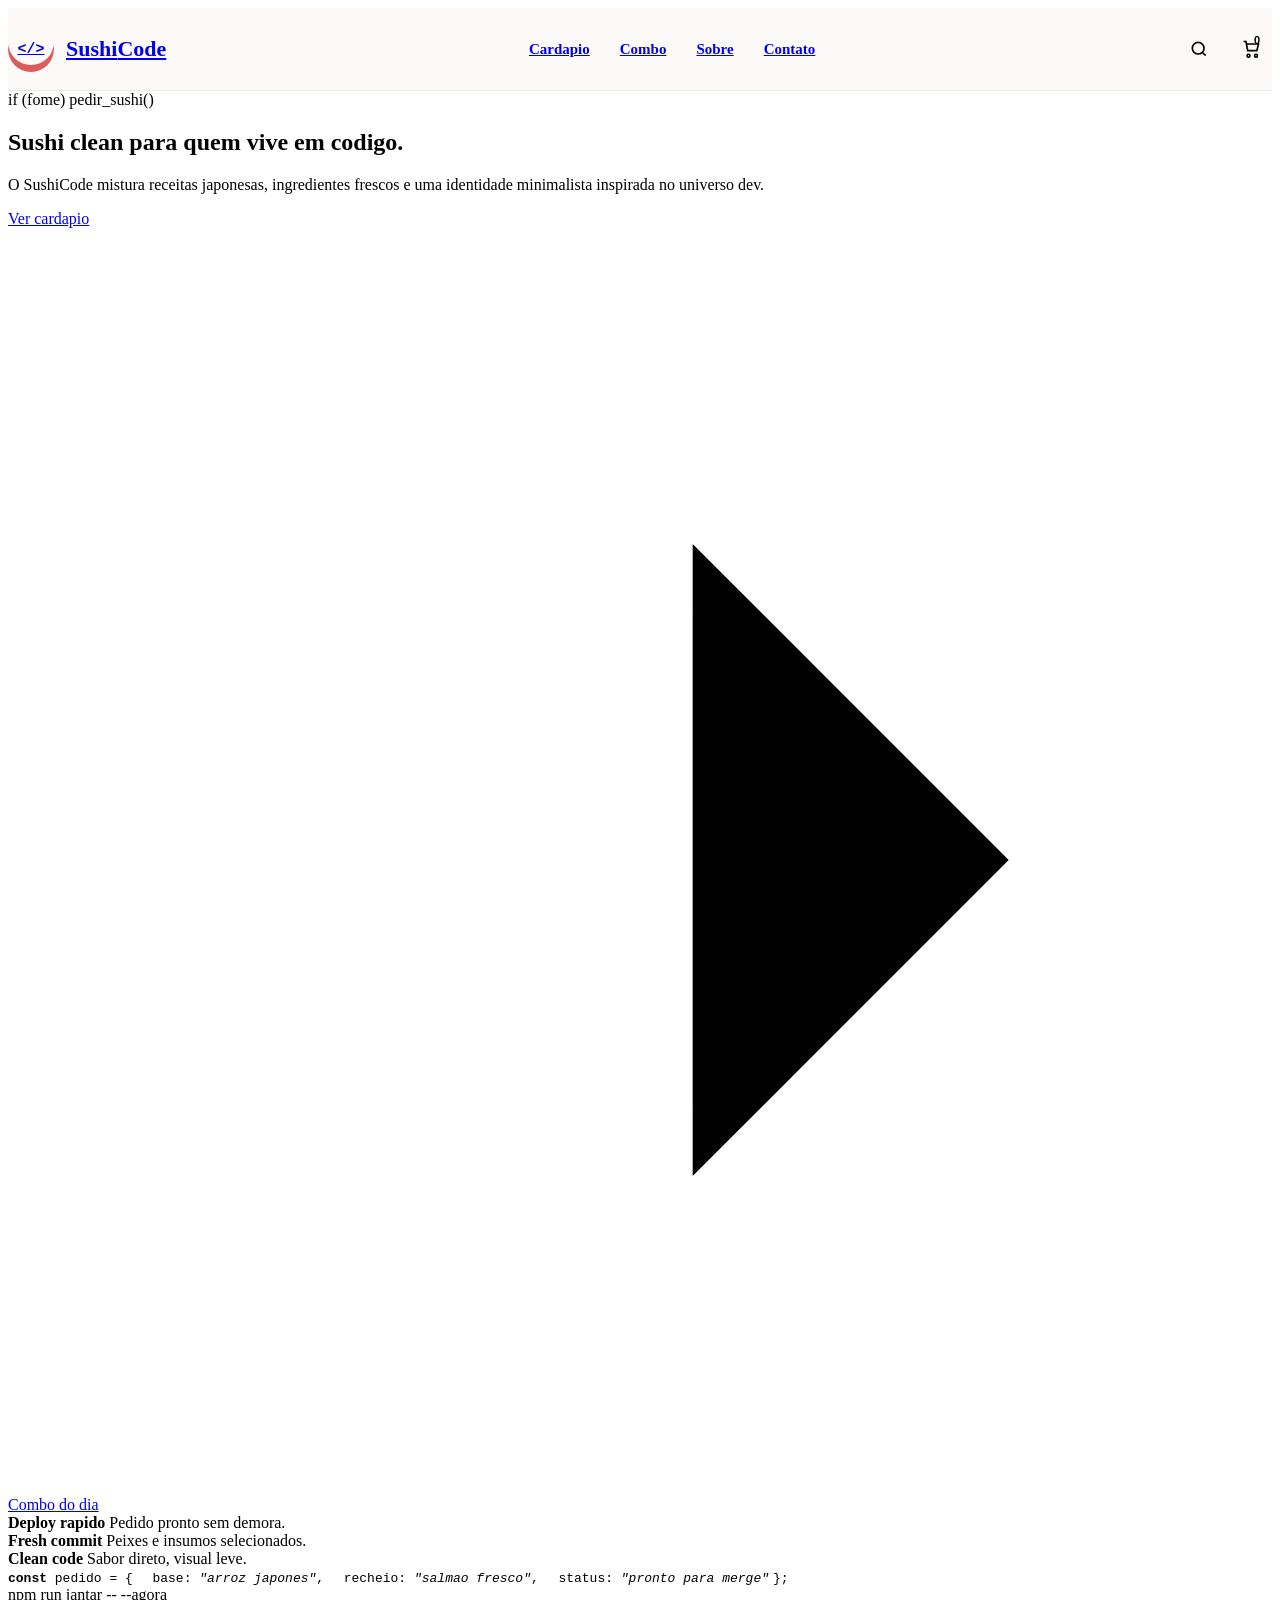
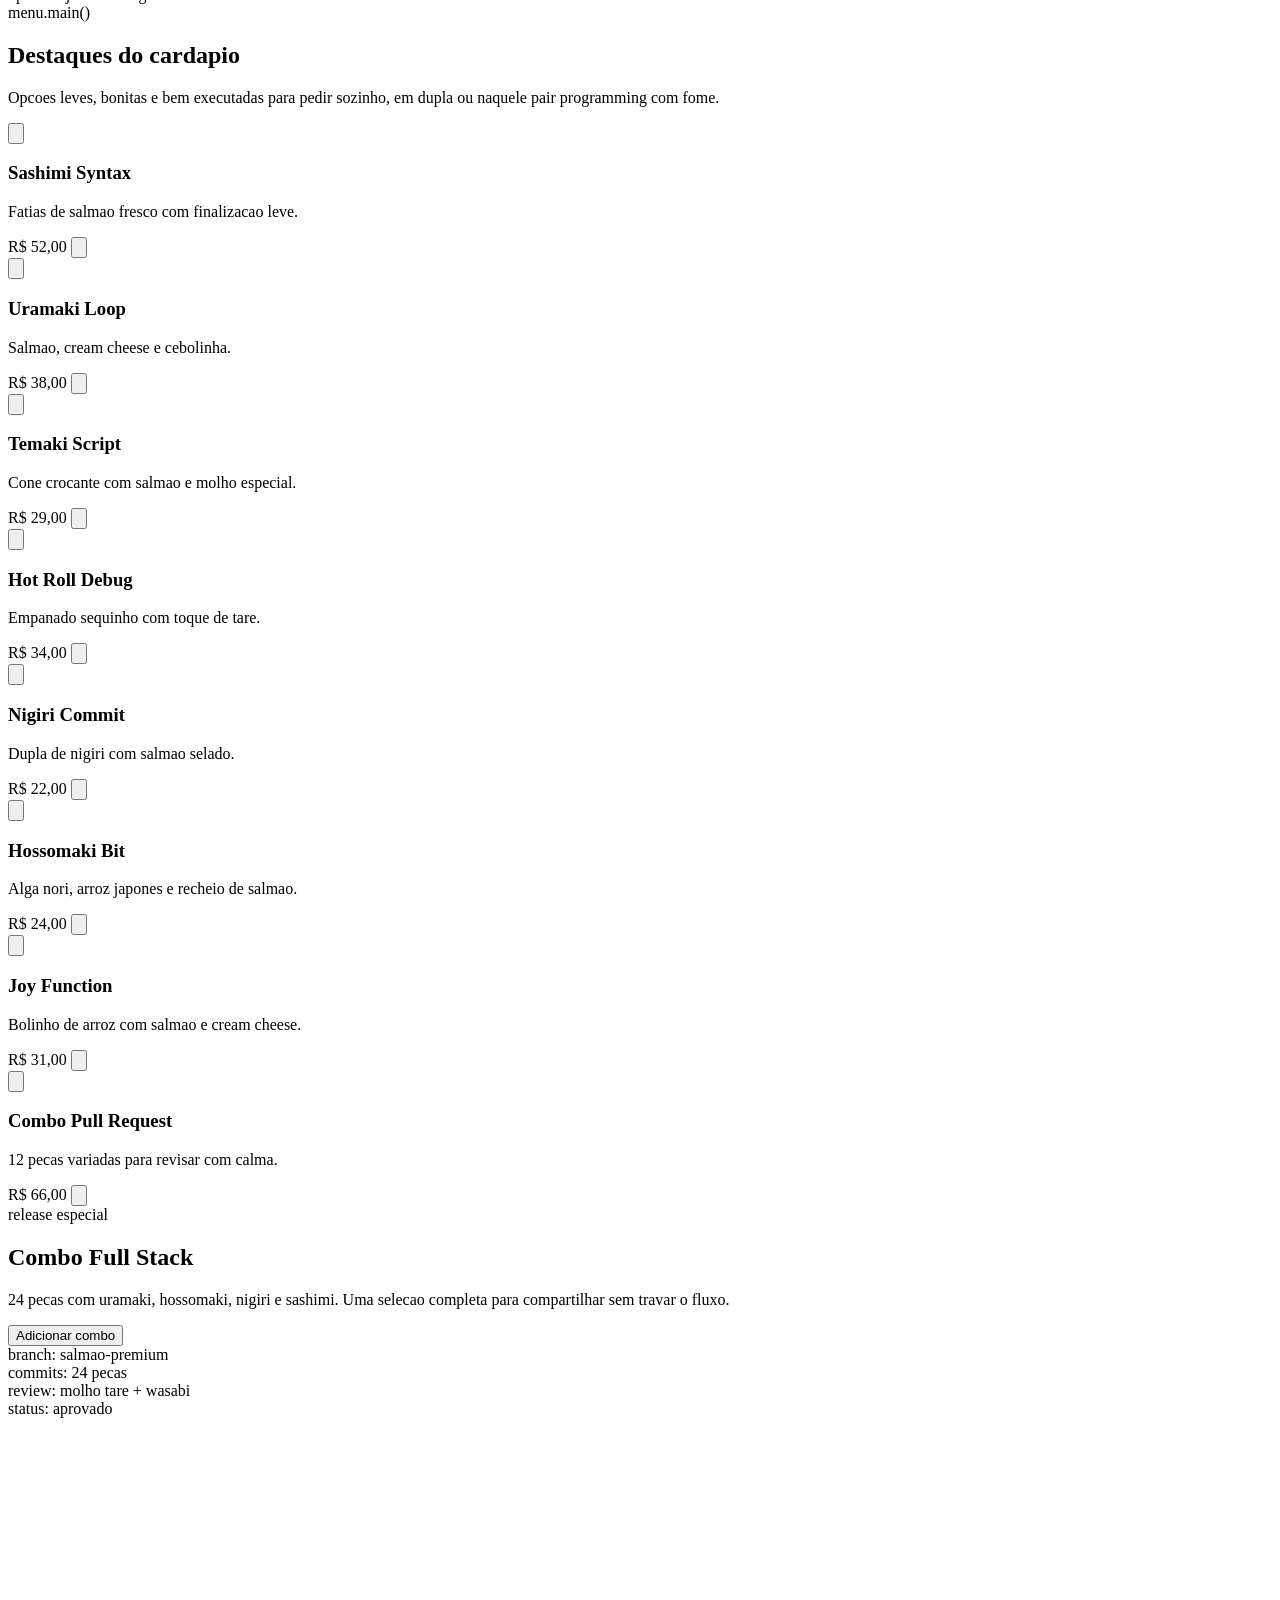
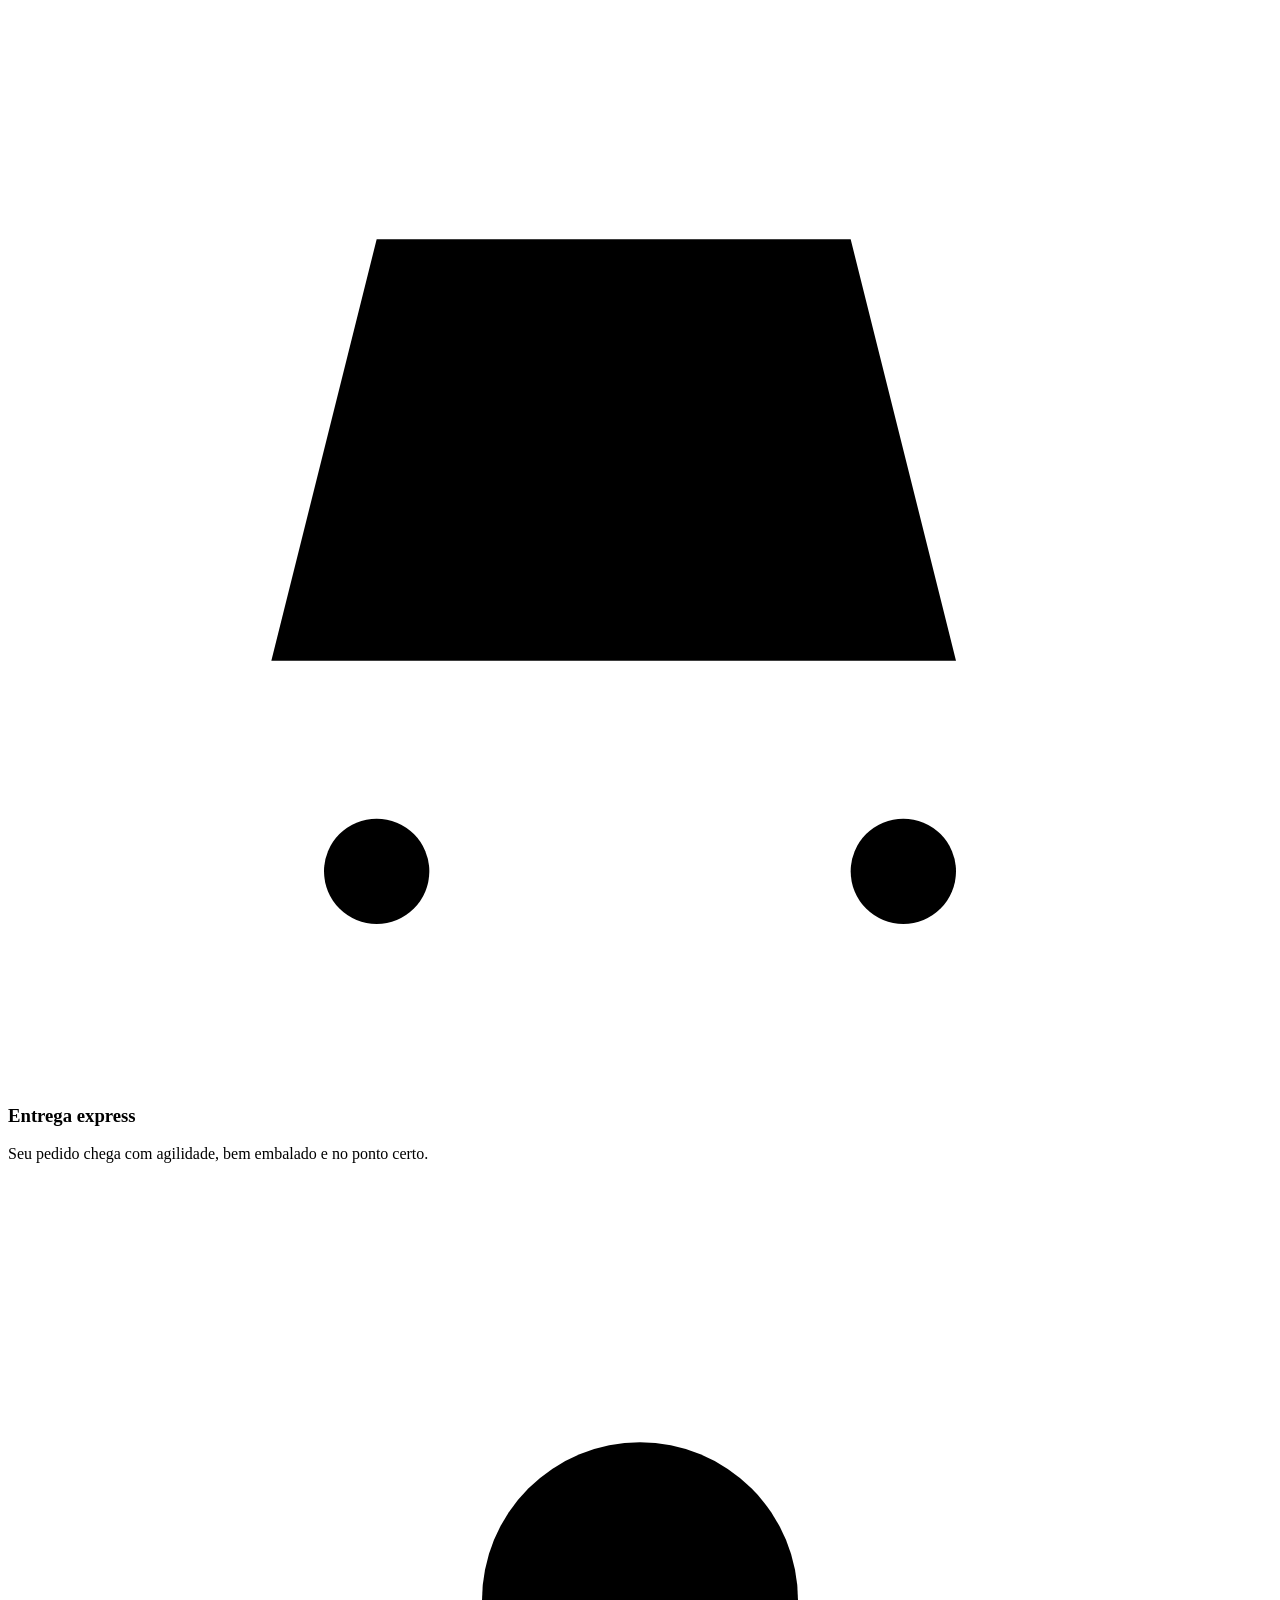
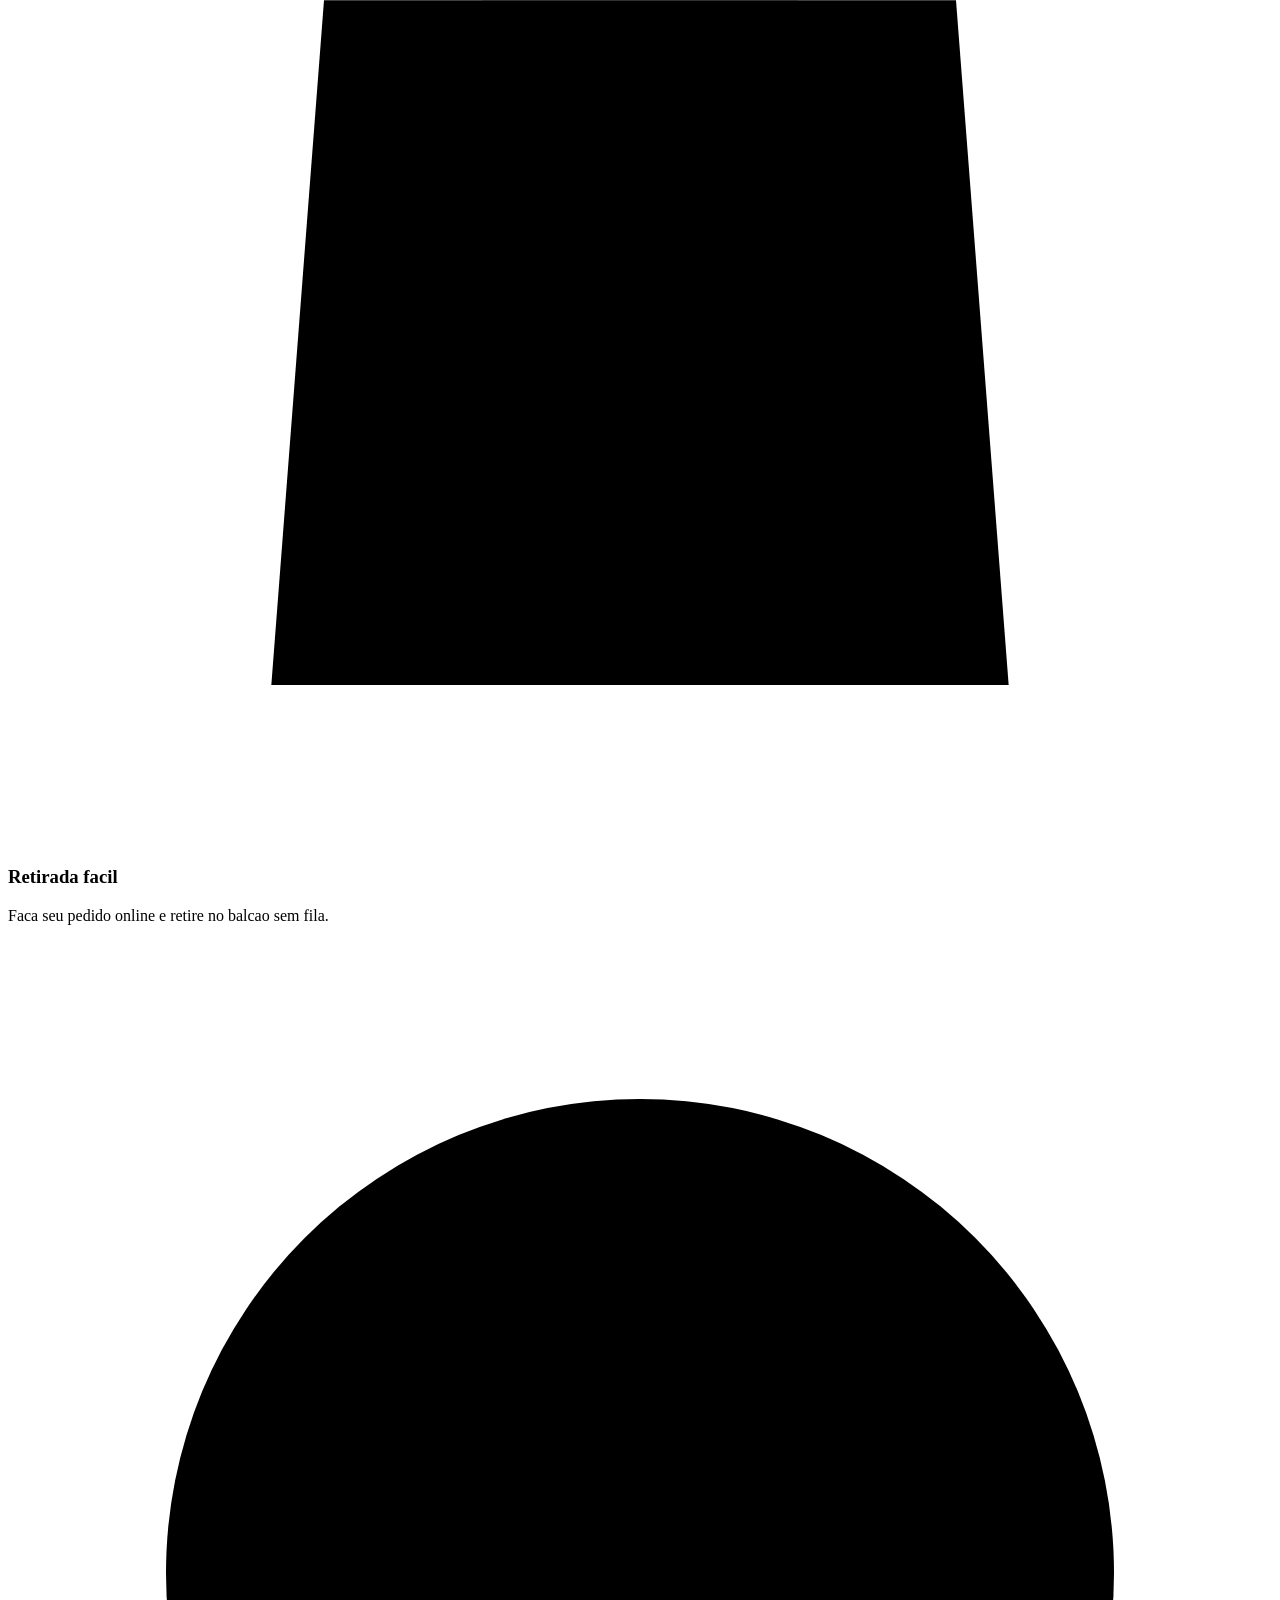
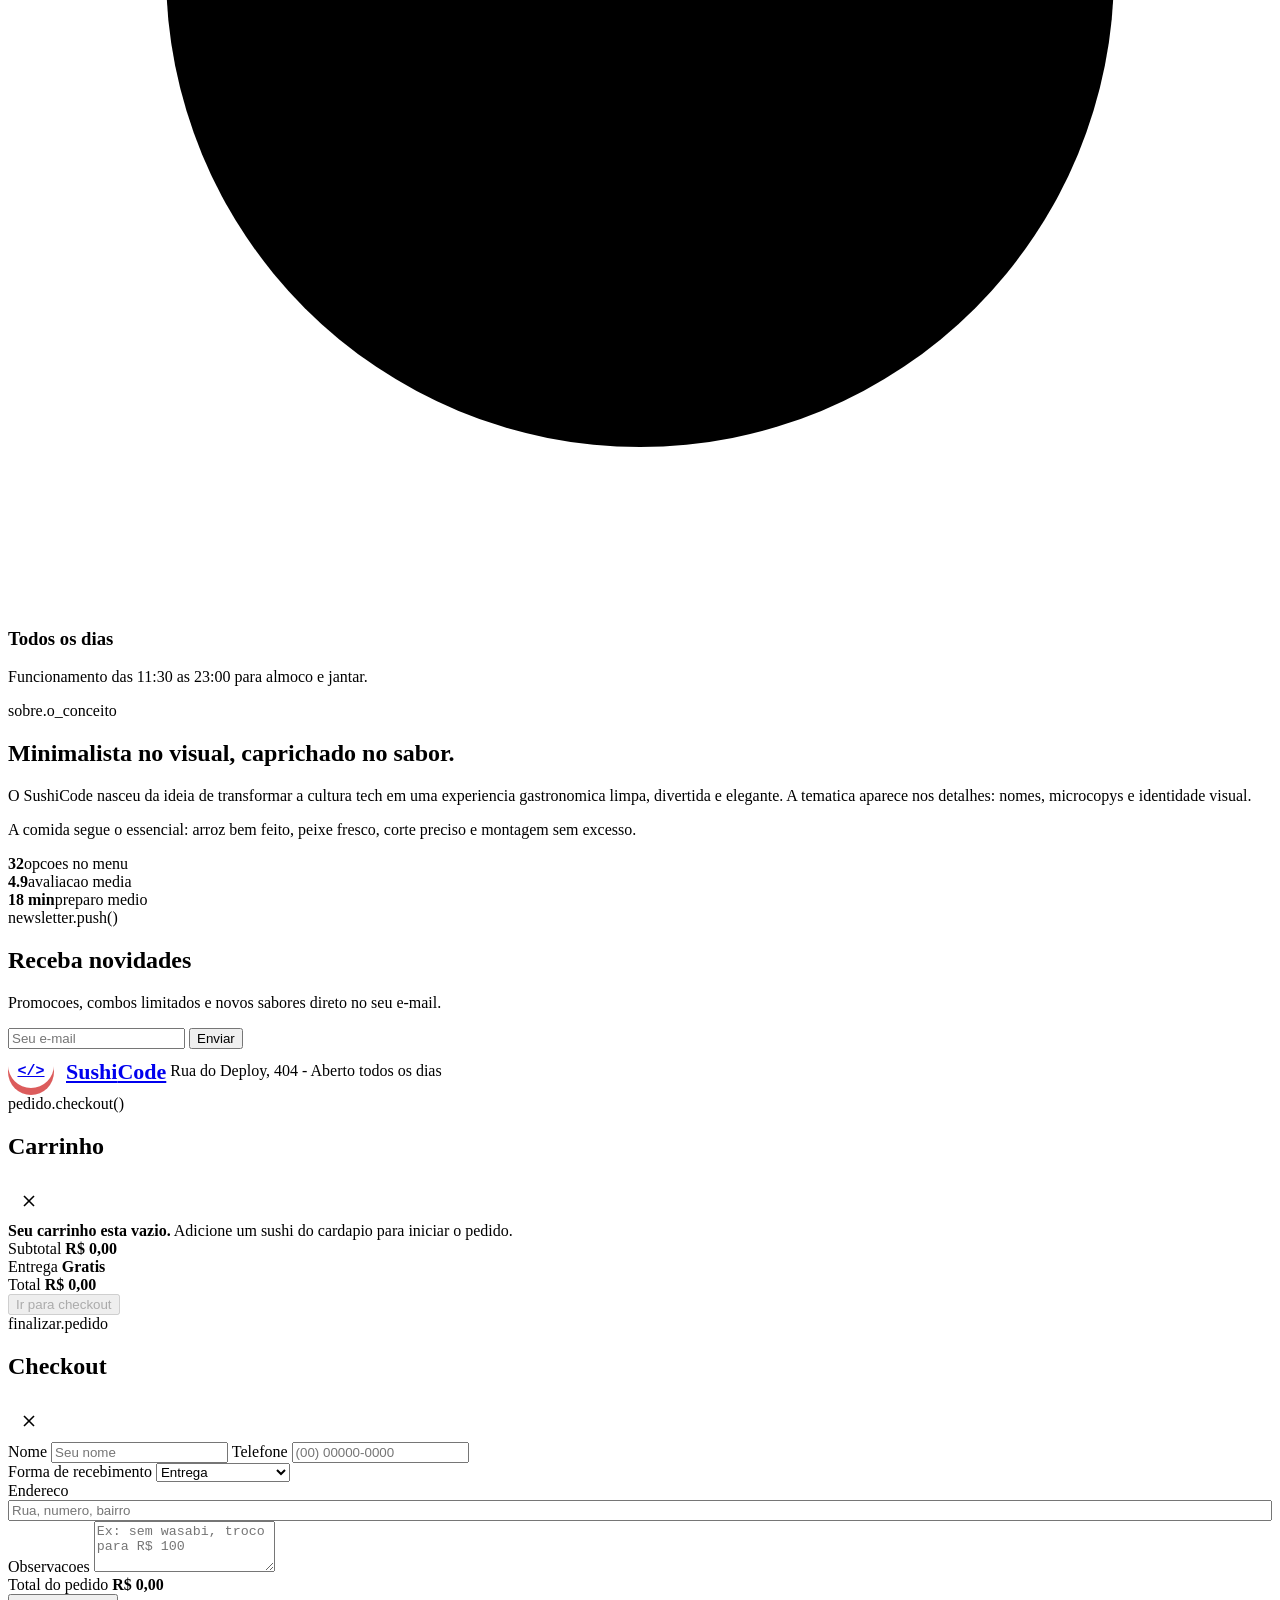
==== commit 2cfcc9f6: "Fix entry point file name to restore GitHub Pages deploy - Corrigido o nome do arquivo principal de " ====
--- a/index.html
+++ b/index.html
@@ -4,8 +4,7 @@
     <meta charset="UTF-8">
     <meta name="viewport" content="width=device-width, initial-scale=1.0">
     <title>SushiCode | Sushi tematico para devs</title>
-    <!-- <link rel="stylesheet" href="navbar.css"> -->
-     <link rel="stylesheet" href="identidade.css">
+    <link rel="stylesheet" href="navbar.css">
     <link rel="stylesheet" href="style.css">
 </head>
 <body>
@@ -138,7 +137,7 @@
                     <article class="feature">
                         <svg viewBox="0 0 24 24" aria-hidden="true"><path d="M6 8h12l1 13H5L6 8Z"></path><path d="M9 8a3 3 0 0 1 6 0"></path></svg>
                         <div>
-                            <h3>Retirada fácil</h3>
+                            <h3>Retirada facil</h3>
                             <p>Faca seu pedido online e retire no balcao sem fila.</p>
                         </div>
                     </article>
@@ -290,4 +289,4 @@
 
     <script src="script.js"></script>
 </body>
-</html>
+</html>
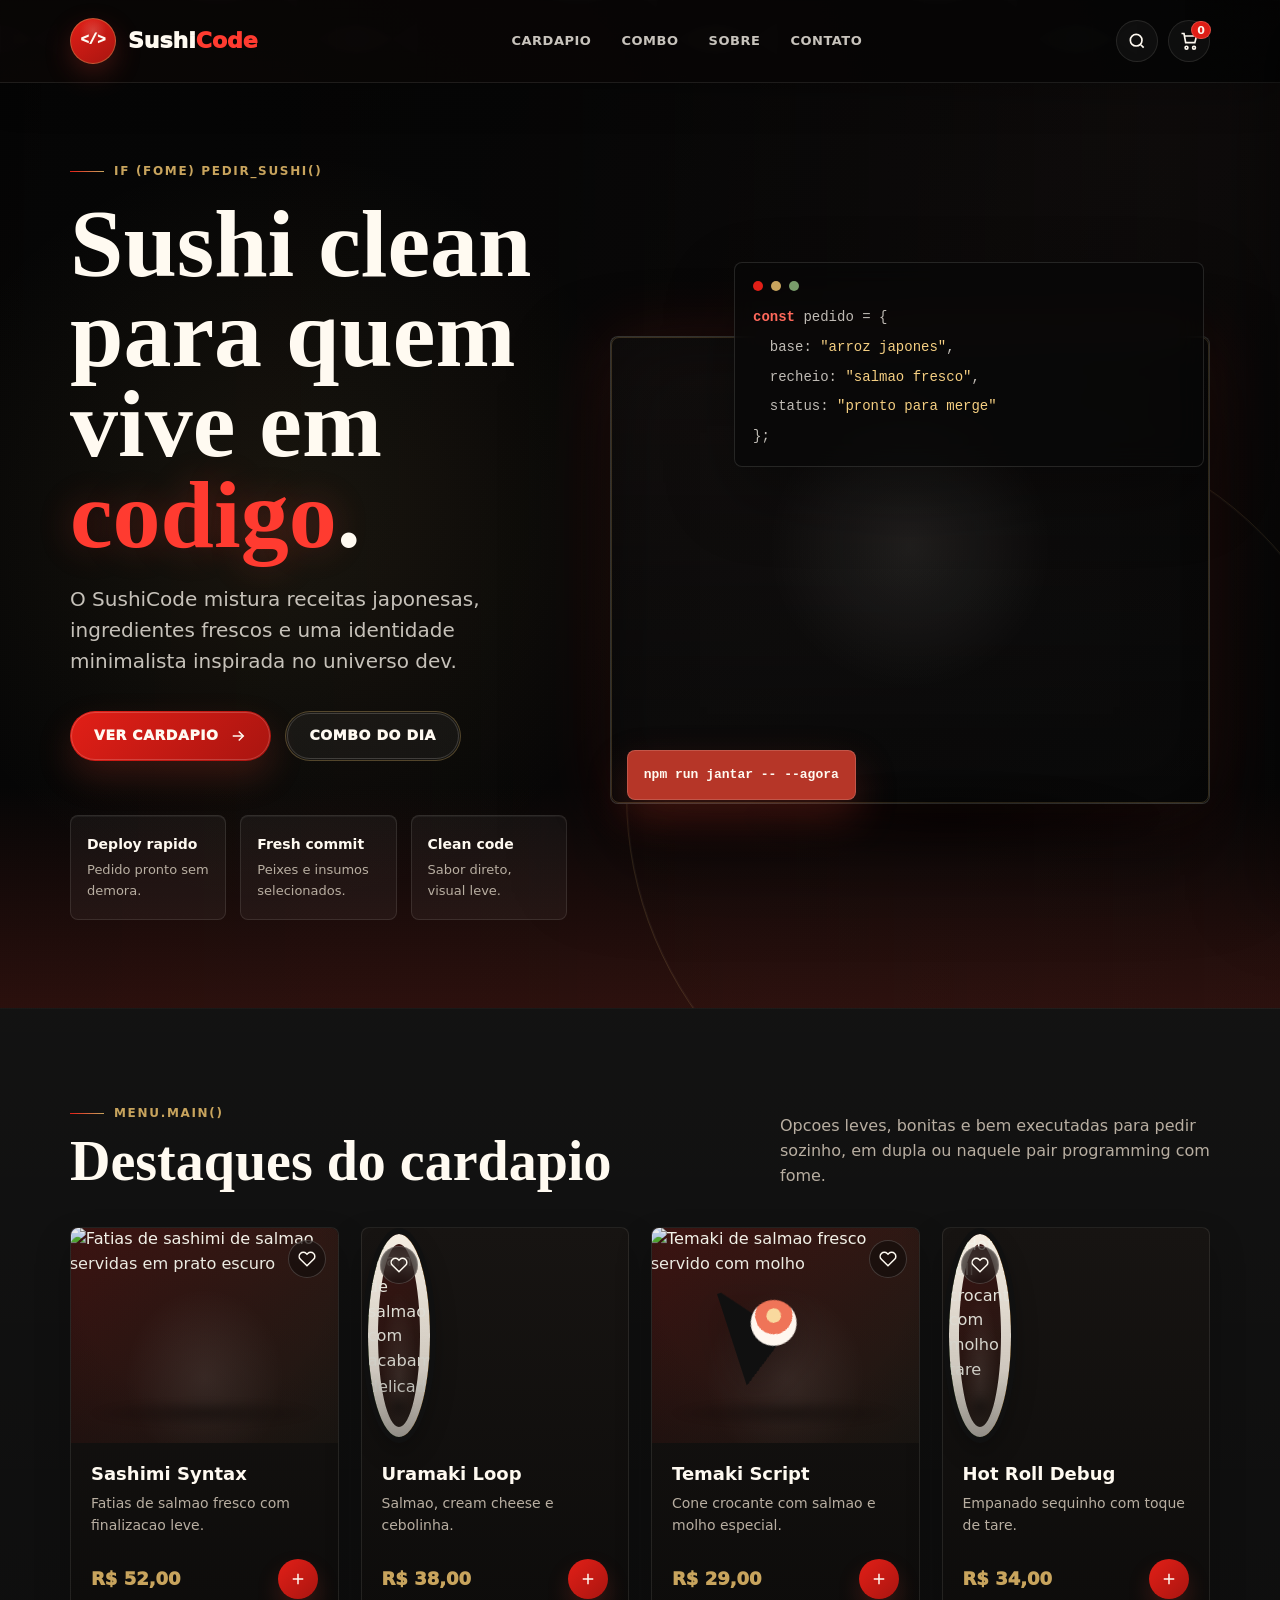
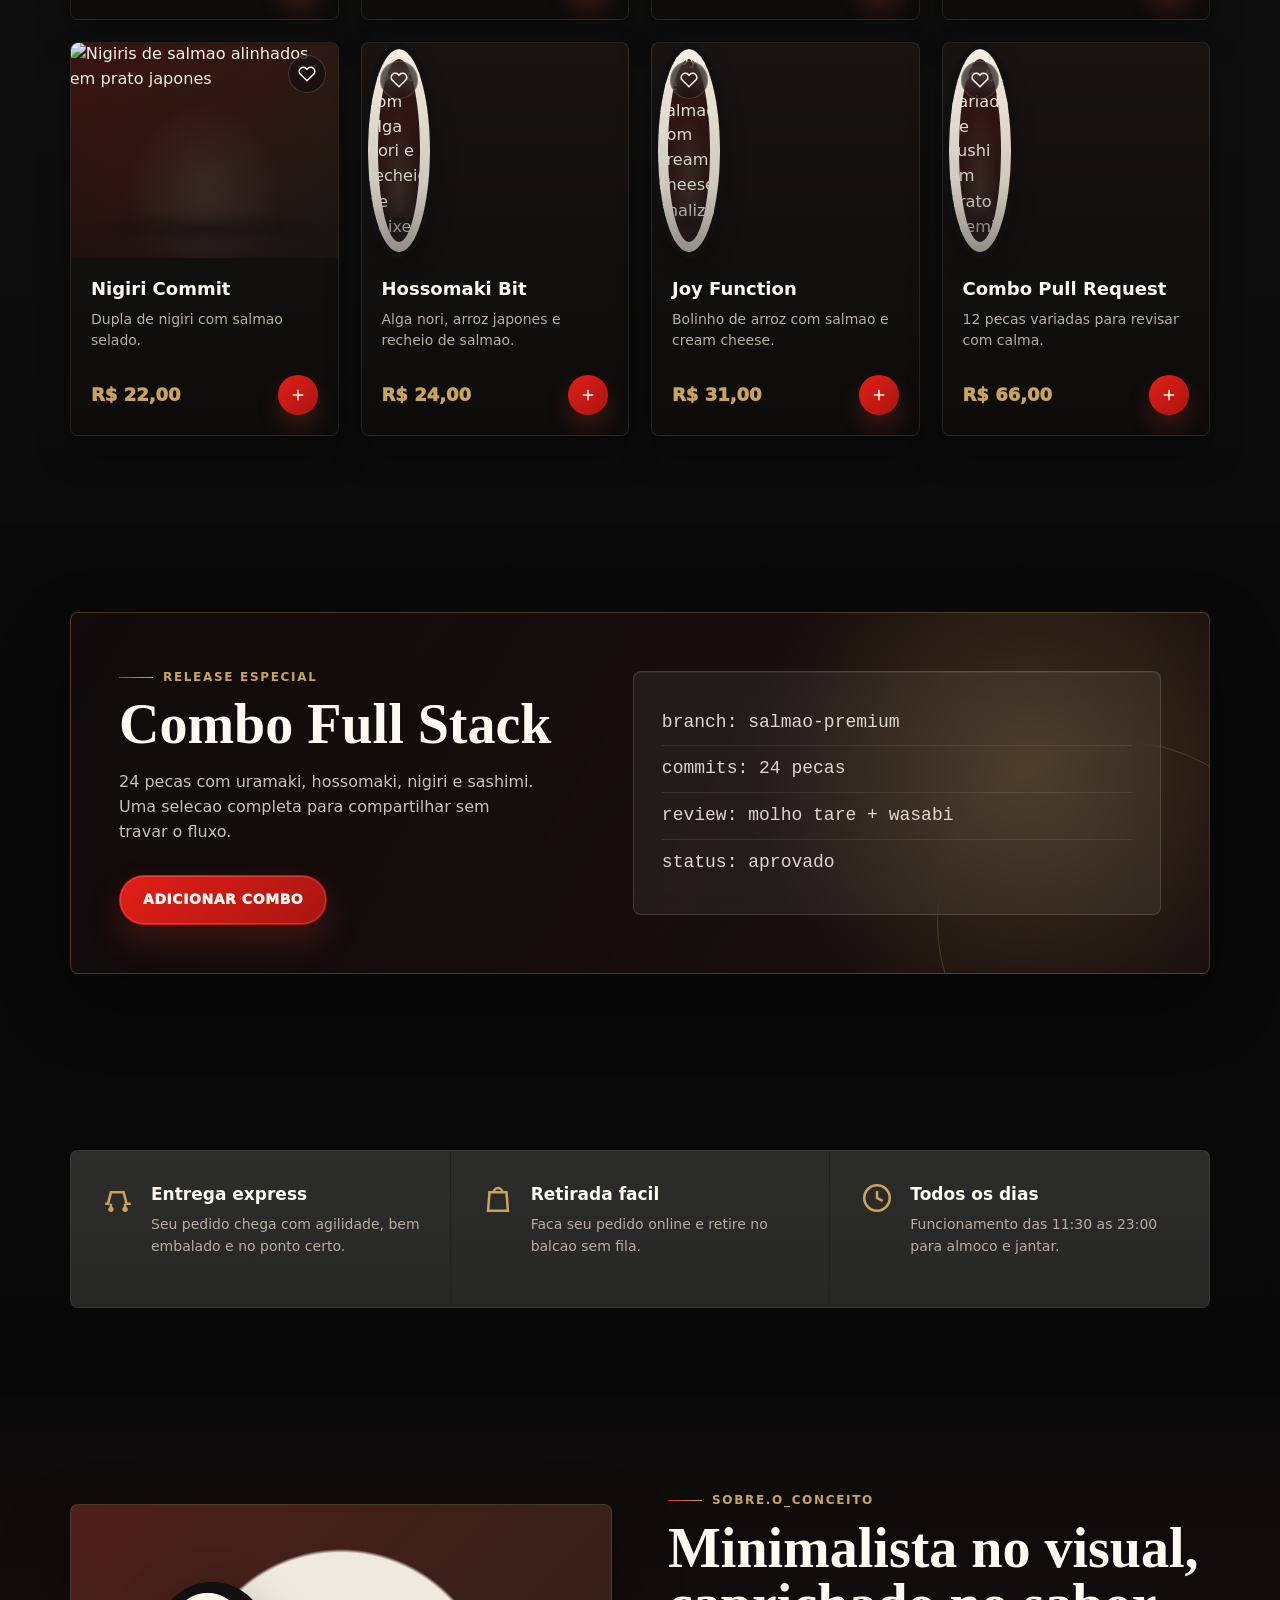
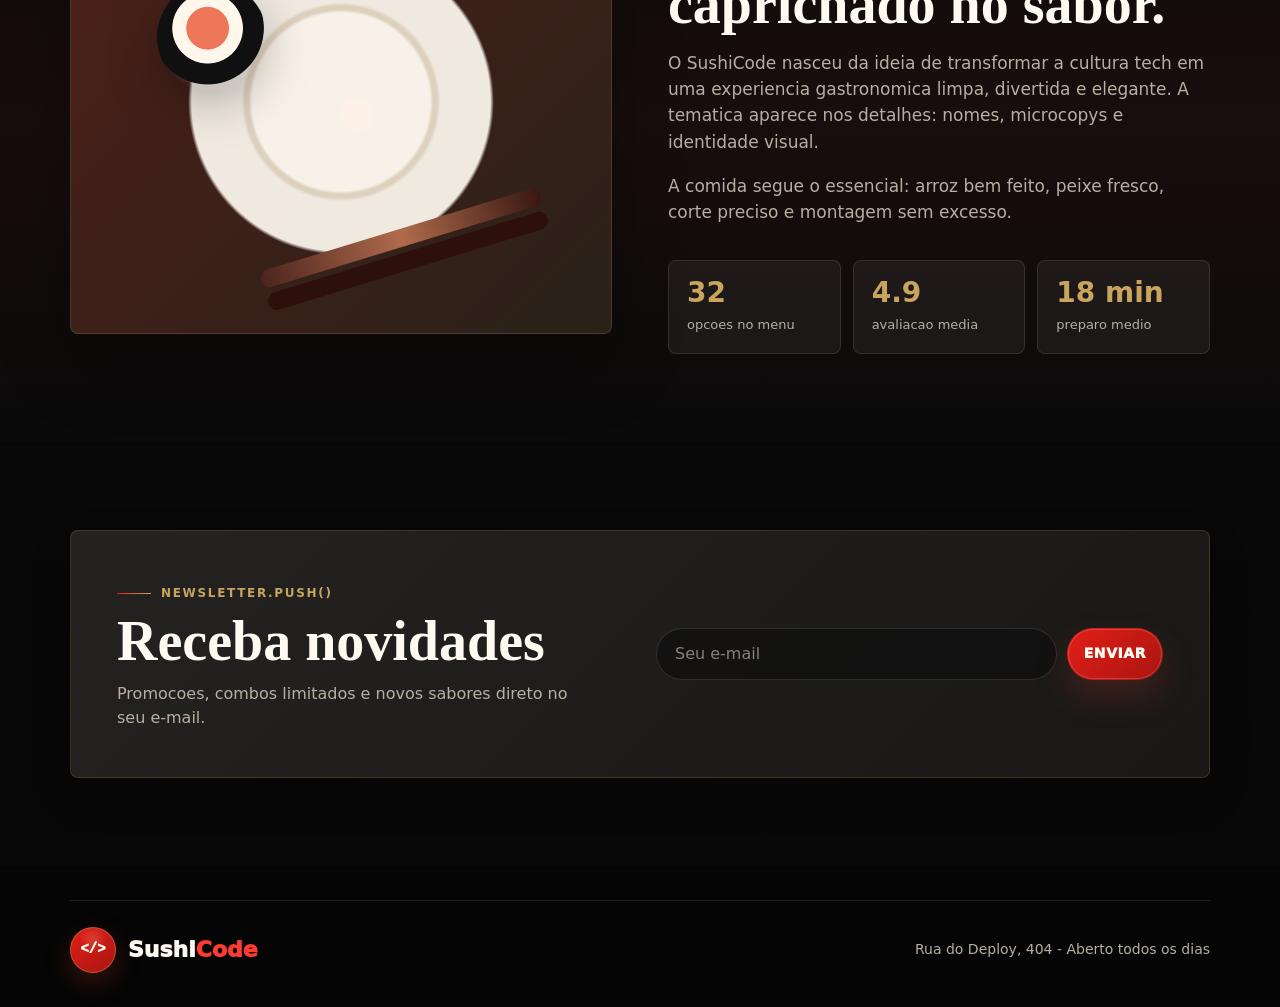
==== commit 9dc53c9f: "Adiciona SweetAlert2 aos avisos do site" ====
--- a/index.html
+++ b/index.html
@@ -285,8 +285,7 @@
         </div>
     </div>
 
-    <div class="toast" id="toast" role="status" aria-live="polite"></div>
-
+    <script src="https://cdn.jsdelivr.net/npm/sweetalert2@11"></script>
     <script src="script.js"></script>
 </body>
-</html>+</html>
--- a/style.css
+++ b/style.css
@@ -1,9 +1,166 @@
+:root {
+    --ink: #0a0a0a;
+    --ink-2: #12100f;
+    --charcoal: #181513;
+    --paper: #f7f4ee;
+    --white: #fffaf1;
+    --muted: #b8aea1;
+    --muted-dark: #6f665e;
+    --line: rgba(255, 250, 241, 0.12);
+    --line-dark: rgba(10, 10, 10, 0.1);
+    --red: #e21f17;
+    --red-dark: #a91510;
+    --red-bright: #ff3b30;
+    --gold: #c8a45d;
+    --gold-soft: rgba(200, 164, 93, 0.2);
+    --green: #173c32;
+    --shadow: 0 28px 70px rgba(0, 0, 0, 0.32);
+    --shadow-soft: 0 18px 42px rgba(0, 0, 0, 0.18);
+    --radius: 8px;
+}
+
+* {
+    box-sizing: border-box;
+    margin: 0;
+    padding: 0;
+}
+
+html {
+    scroll-behavior: smooth;
+    background: var(--ink);
+}
+
+body {
+    min-height: 100vh;
+    color: var(--white);
+    background:
+        radial-gradient(circle at 12% 8%, rgba(192, 57, 43, 0.16), transparent 30%),
+        linear-gradient(180deg, #050505 0%, var(--ink) 38%, #070707 100%);
+    font-family: Inter, ui-sans-serif, system-ui, -apple-system, BlinkMacSystemFont, "Segoe UI", sans-serif;
+    line-height: 1.55;
+    text-rendering: optimizeLegibility;
+}
+
+img {
+    display: block;
+    max-width: 100%;
+}
+
+button,
+input,
+select,
+textarea {
+    font: inherit;
+}
+
+button,
+a {
+    -webkit-tap-highlight-color: transparent;
+}
+
+a {
+    color: inherit;
+    text-decoration: none;
+}
+
+button {
+    color: inherit;
+}
+
+::selection {
+    color: var(--white);
+    background: var(--red);
+}
+
+::-webkit-scrollbar {
+    width: 10px;
+}
+
+::-webkit-scrollbar-track {
+    background: #080808;
+}
+
+::-webkit-scrollbar-thumb {
+    background: rgba(200, 164, 93, 0.36);
+    border-radius: 999px;
+}
+
+::-webkit-scrollbar-thumb:hover {
+    background: rgba(200, 164, 93, 0.56);
+}
+
+.page-shell {
+    position: relative;
+    z-index: 0;
+    isolation: isolate;
+    overflow: hidden;
+}
+
+main,
+footer {
+    position: relative;
+    z-index: 1;
+}
+
+.cart-drawer,
+.checkout-modal {
+    position: relative;
+    z-index: 1;
+}
+
+.page-shell::before {
+    position: fixed;
+    inset: 0;
+    z-index: -1;
+    content: "";
+    pointer-events: none;
+    background-image:
+        linear-gradient(rgba(255, 255, 255, 0.025) 1px, transparent 1px),
+        linear-gradient(90deg, rgba(255, 255, 255, 0.018) 1px, transparent 1px);
+    background-size: 84px 84px;
+    -webkit-mask-image: linear-gradient(180deg, rgba(0, 0, 0, 0.55), transparent 72%);
+    mask-image: linear-gradient(180deg, rgba(0, 0, 0, 0.55), transparent 72%);
+}
+
+.page-shell::after {
+    position: fixed;
+    inset: -12% -22%;
+    z-index: 0;
+    content: "";
+    pointer-events: none;
+    opacity: 0.08;
+    background-image: url("data:image/svg+xml,%3Csvg width='280' height='150' viewBox='0 0 280 150' xmlns='http://www.w3.org/2000/svg'%3E%3Cg fill='%23fffaf1' fill-opacity='0.42'%3E%3Cpath d='M72 74c22-20 50-20 72 0-22 20-50 20-72 0Z'/%3E%3Cpath d='M145 74l26-18v36Z'/%3E%3Ccircle cx='88' cy='70' r='3' fill='%230a0a0a' fill-opacity='0.42'/%3E%3Cpath d='M32 32c15-12 34-12 49 0-15 12-34 12-49 0Z'/%3E%3Cpath d='M82 32l17-11v22Z'/%3E%3Cpath d='M188 116c18-15 40-15 58 0-18 15-40 15-58 0Z'/%3E%3Cpath d='M246 116l20-13v26Z'/%3E%3C/g%3E%3C/svg%3E");
+    background-size: 360px 190px;
+    filter: blur(1px);
+    mix-blend-mode: screen;
+    animation: fishDrift 54s linear infinite;
+    transform: translate3d(0, 0, 0);
+}
+
+.topbar {
+    z-index: 20;
+}
+
+.cart-drawer {
+    z-index: 40;
+}
+
+.checkout-modal {
+    z-index: 45;
+}
+
+.container {
+    width: min(1140px, calc(100% - 40px));
+    margin: 0 auto;
+}
+
 .topbar {
     position: sticky;
     top: 0;
     z-index: 20;
-    background: rgba(251, 250, 247, 0.86);
-    border-bottom: 1px solid rgba(233, 229, 223, 0.78);
+    background: rgba(5, 5, 5, 0.82);
+    border-bottom: 1px solid rgba(255, 250, 241, 0.09);
+    box-shadow: 0 14px 36px rgba(0, 0, 0, 0.22);
     backdrop-filter: blur(18px);
 }
 
@@ -19,7 +176,8 @@
     display: inline-flex;
     align-items: center;
     gap: 12px;
-    font-weight: 900;
+    color: var(--white);
+    font-weight: 950;
     letter-spacing: 0;
 }
 
@@ -29,11 +187,14 @@
     width: 46px;
     height: 46px;
     color: var(--white);
-    background: var(--ink);
+    background:
+        radial-gradient(circle at 50% 26%, rgba(255, 250, 241, 0.16), transparent 34%),
+        linear-gradient(145deg, var(--red), var(--red-dark));
+    border: 1px solid rgba(200, 164, 93, 0.42);
     border-radius: 50%;
+    box-shadow: 0 10px 26px rgba(192, 57, 43, 0.28);
     font-family: ui-monospace, SFMono-Regular, Menlo, Consolas, monospace;
-    font-size: 15px;
-    box-shadow: inset 0 -7px 0 rgba(217, 75, 75, 0.9);
+    font-size: 14px;
 }
 
 .brand span:last-child {
@@ -41,7 +202,7 @@
 }
 
 .brand em {
-    color: var(--red);
+    color: var(--red-bright);
     font-style: normal;
 }
 
@@ -49,27 +210,34 @@
     display: flex;
     align-items: center;
     gap: 30px;
-    color: #333333;
-    font-size: 15px;
-    font-weight: 650;
+    color: rgba(255, 250, 241, 0.78);
+    font-size: 13px;
+    font-weight: 800;
+    letter-spacing: 0.04em;
+    text-transform: uppercase;
 }
 
 .nav-links a {
     position: relative;
-    padding: 8px 0;
+    padding: 10px 0;
+    transition: color 0.2s ease;
 }
 
 .nav-links a::after {
     position: absolute;
     right: 0;
-    bottom: 0;
+    bottom: 3px;
     left: 0;
     height: 2px;
     content: "";
-    background: var(--red);
+    background: linear-gradient(90deg, var(--gold), var(--red));
     transform: scaleX(0);
     transform-origin: left;
-    transition: transform 0.2s ease;
+    transition: transform 0.22s ease;
+}
+
+.nav-links a:hover {
+    color: var(--white);
 }
 
 .nav-links a:hover::after {
@@ -88,17 +256,18 @@
     place-items: center;
     width: 42px;
     height: 42px;
-    color: var(--ink);
-    background: transparent;
-    border: 1px solid transparent;
+    color: var(--white);
+    background: rgba(255, 250, 241, 0.04);
+    border: 1px solid rgba(255, 250, 241, 0.1);
     border-radius: 50%;
     cursor: pointer;
-    transition: background 0.2s ease, border-color 0.2s ease, transform 0.2s ease;
+    transition: background 0.2s ease, border-color 0.2s ease, color 0.2s ease, transform 0.2s ease;
 }
 
 .icon-button:hover {
-    background: var(--white);
-    border-color: var(--line);
+    color: var(--gold);
+    background: rgba(255, 250, 241, 0.08);
+    border-color: rgba(200, 164, 93, 0.46);
     transform: translateY(-1px);
 }
 
@@ -112,8 +281,8 @@
 
 .cart-count {
     position: absolute;
-    top: 2px;
-    right: 0;
+    top: 0;
+    right: -2px;
     display: grid;
     place-items: center;
     min-width: 18px;
@@ -121,13 +290,1350 @@
     padding: 0 5px;
     color: var(--white);
     background: var(--red);
+    border: 1px solid rgba(255, 250, 241, 0.2);
     border-radius: 999px;
     font-size: 11px;
-    font-weight: 800;
+    font-weight: 900;
 }
 
 .menu-toggle {
     display: none;
+}
+
+.hero {
+    position: relative;
+    display: grid;
+    min-height: calc(100vh - 82px);
+    align-items: center;
+    padding: 72px 0 88px;
+    overflow: hidden;
+    background:
+        linear-gradient(90deg, rgba(5, 5, 5, 0.95) 0%, rgba(5, 5, 5, 0.82) 42%, rgba(5, 5, 5, 0.34) 100%),
+        radial-gradient(circle at 78% 42%, rgba(192, 57, 43, 0.46), transparent 0 26%, transparent 44%),
+        radial-gradient(circle at 78% 46%, rgba(255, 250, 241, 0.16), transparent 0 30%, transparent 52%),
+        linear-gradient(135deg, #080808, #15100f 52%, #080808);
+    border-bottom: 1px solid rgba(255, 250, 241, 0.08);
+}
+
+.hero::before {
+    position: absolute;
+    inset: 0;
+    content: "";
+    pointer-events: none;
+    background:
+        linear-gradient(180deg, transparent 76%, rgba(192, 57, 43, 0.2)),
+        radial-gradient(circle at 22% 48%, rgba(200, 164, 93, 0.1), transparent 34%);
+}
+
+.hero::after {
+    position: absolute;
+    right: -90px;
+    bottom: -160px;
+    width: min(58vw, 760px);
+    aspect-ratio: 1;
+    content: "";
+    border: 1px solid rgba(200, 164, 93, 0.18);
+    border-radius: 50%;
+    box-shadow: inset 0 0 0 1px rgba(255, 250, 241, 0.04);
+}
+
+.hero-grid {
+    position: relative;
+    z-index: 1;
+    display: grid;
+    grid-template-columns: minmax(0, 0.92fr) minmax(380px, 1.08fr);
+    align-items: center;
+    gap: 60px;
+}
+
+.eyebrow,
+.section-kicker {
+    display: inline-flex;
+    align-items: center;
+    gap: 10px;
+    color: var(--gold);
+    font-size: 12px;
+    font-weight: 900;
+    letter-spacing: 0.14em;
+    text-transform: uppercase;
+}
+
+.eyebrow {
+    margin-bottom: 18px;
+}
+
+.eyebrow::before,
+.section-kicker::before {
+    width: 34px;
+    height: 1px;
+    content: "";
+    background: linear-gradient(90deg, var(--red), var(--gold));
+}
+
+h1,
+h2 {
+    color: var(--white);
+    font-family: Georgia, "Times New Roman", serif;
+    font-weight: 800;
+    letter-spacing: 0;
+}
+
+h1 {
+    max-width: 700px;
+    font-size: clamp(48px, 7.5vw, 96px);
+    line-height: 0.94;
+}
+
+h1 span {
+    color: var(--red-bright);
+    text-shadow: 0 0 34px rgba(192, 57, 43, 0.32);
+}
+
+h2 {
+    margin-top: 10px;
+    font-size: clamp(34px, 5vw, 56px);
+    line-height: 1;
+}
+
+.hero-copy {
+    max-width: 560px;
+    margin-top: 24px;
+    color: rgba(255, 250, 241, 0.76);
+    font-size: clamp(17px, 1.8vw, 20px);
+}
+
+.hero-actions {
+    display: flex;
+    flex-wrap: wrap;
+    align-items: center;
+    gap: 14px;
+    margin-top: 34px;
+}
+
+.button {
+    position: relative;
+    display: inline-flex;
+    align-items: center;
+    justify-content: center;
+    gap: 10px;
+    min-height: 50px;
+    padding: 0 24px;
+    overflow: hidden;
+    color: var(--white);
+    background:
+        linear-gradient(135deg, var(--red), var(--red-dark));
+    border: 0;
+    border-radius: 999px;
+    box-shadow: 0 16px 34px rgba(192, 57, 43, 0.24);
+    cursor: pointer;
+    font-size: 14px;
+    font-weight: 950;
+    letter-spacing: 0.04em;
+    text-transform: uppercase;
+    transition: transform 0.2s ease, box-shadow 0.2s ease, background 0.2s ease, opacity 0.2s ease;
+}
+
+.button::after {
+    position: absolute;
+    inset: 1px;
+    content: "";
+    border: 1px solid rgba(255, 250, 241, 0.18);
+    border-radius: inherit;
+    pointer-events: none;
+}
+
+.button:hover {
+    background:
+        linear-gradient(135deg, #dd4a38, #9b2319);
+    box-shadow: 0 20px 42px rgba(192, 57, 43, 0.32);
+    transform: translateY(-2px);
+}
+
+.button:active {
+    transform: translateY(0);
+}
+
+.button:disabled {
+    cursor: not-allowed;
+    opacity: 0.45;
+    transform: none;
+}
+
+.button.secondary {
+    color: var(--white);
+    background: rgba(255, 250, 241, 0.045);
+    border: 1px solid rgba(200, 164, 93, 0.34);
+    box-shadow: none;
+}
+
+.button.secondary:hover {
+    color: var(--ink);
+    background: var(--gold);
+    border-color: var(--gold);
+}
+
+.button svg {
+    width: 18px;
+    height: 18px;
+    stroke: currentColor;
+    stroke-width: 2;
+    fill: none;
+}
+
+.hero-badges {
+    display: grid;
+    grid-template-columns: repeat(3, 1fr);
+    gap: 14px;
+    max-width: 610px;
+    margin-top: 54px;
+}
+
+.badge {
+    padding: 18px 16px;
+    background: rgba(255, 250, 241, 0.045);
+    border: 1px solid rgba(255, 250, 241, 0.1);
+    border-radius: var(--radius);
+    box-shadow: inset 0 1px 0 rgba(255, 250, 241, 0.05);
+}
+
+.badge strong {
+    display: block;
+    color: var(--white);
+    font-size: 14px;
+}
+
+.badge span {
+    display: block;
+    margin-top: 5px;
+    color: var(--muted);
+    font-size: 13px;
+}
+
+.hero-visual {
+    position: relative;
+    min-height: 590px;
+}
+
+.code-window {
+    position: absolute;
+    top: 20px;
+    right: 6px;
+    z-index: 2;
+    width: min(100%, 470px);
+    padding: 18px;
+    color: rgba(255, 250, 241, 0.84);
+    background: rgba(8, 8, 8, 0.72);
+    border: 1px solid rgba(255, 250, 241, 0.12);
+    border-radius: var(--radius);
+    box-shadow: var(--shadow);
+    backdrop-filter: blur(14px);
+}
+
+.window-dots {
+    display: flex;
+    gap: 8px;
+    margin-bottom: 16px;
+}
+
+.window-dots span {
+    width: 10px;
+    height: 10px;
+    background: var(--red);
+    border-radius: 50%;
+}
+
+.window-dots span:nth-child(2) {
+    background: var(--gold);
+}
+
+.window-dots span:nth-child(3) {
+    background: #789b6a;
+}
+
+.code-lines {
+    display: grid;
+    gap: 8px;
+    color: rgba(255, 250, 241, 0.74);
+    font-family: ui-monospace, SFMono-Regular, Menlo, Consolas, monospace;
+    font-size: clamp(12px, 1.4vw, 14px);
+}
+
+.code-lines b {
+    color: #ff695b;
+    font-weight: 800;
+}
+
+.code-lines em {
+    color: #f5cf82;
+    font-style: normal;
+}
+
+.plate {
+    position: absolute;
+    right: 0;
+    bottom: 28px;
+    display: grid;
+    place-items: center;
+    width: min(92vw, 600px);
+    aspect-ratio: 1.28;
+    background:
+        radial-gradient(circle at 50% 45%, rgba(255, 250, 241, 0.08), transparent 36%),
+        linear-gradient(180deg, rgba(10, 10, 10, 0.08), rgba(10, 10, 10, 0.58)),
+        url("https://images.unsplash.com/photo-1553621042-f6e147245754?auto=format&fit=contain&w=1200&q=85") center / contain no-repeat,
+        linear-gradient(135deg, #14100f, #090909);
+    border: 1px solid rgba(255, 250, 241, 0.16);
+    border-radius: var(--radius);
+    box-shadow:
+        0 45px 95px rgba(0, 0, 0, 0.5),
+        0 0 70px rgba(192, 57, 43, 0.18);
+}
+
+.plate::before {
+    position: absolute;
+    inset: 0;
+    content: "";
+    border: 1px solid rgba(200, 164, 93, 0.22);
+    border-radius: inherit;
+    box-shadow: inset 0 0 80px rgba(0, 0, 0, 0.4);
+}
+
+.plate::after {
+    position: absolute;
+    right: 8%;
+    bottom: -12%;
+    width: 70%;
+    height: 18%;
+    content: "";
+    background: radial-gradient(ellipse, rgba(0, 0, 0, 0.42), transparent 70%);
+    filter: blur(4px);
+}
+
+.plate .sushi-board,
+.plate .nigiri {
+    display: none;
+}
+
+.sushi-board {
+    position: relative;
+    z-index: 1;
+    display: grid;
+    grid-template-columns: repeat(4, 74px);
+    gap: 15px;
+    transform: rotate(-9deg);
+}
+
+.roll {
+    position: relative;
+    width: 74px;
+    height: 74px;
+    background:
+        radial-gradient(circle, transparent 34%, #111 35%),
+        linear-gradient(145deg, #151515, #050505);
+    border: 6px solid #101010;
+    border-radius: 50%;
+    box-shadow:
+        inset 0 0 0 10px #fff7eb,
+        0 12px 22px rgba(0, 0, 0, 0.22);
+}
+
+.roll::before {
+    position: absolute;
+    inset: 18px;
+    content: "";
+    background: var(--red);
+    border-radius: 50%;
+    box-shadow: 10px 0 0 #f0b34e, -8px 6px 0 #6f9d65;
+}
+
+.roll:nth-child(2n) {
+    box-shadow:
+        inset 0 0 0 10px #fffaf1,
+        0 12px 22px rgba(0, 0, 0, 0.22);
+}
+
+.roll:nth-child(3n)::before {
+    background: #e8794f;
+    box-shadow: 9px -2px 0 #6f9d65, -9px 5px 0 #f2d482;
+}
+
+.nigiri {
+    position: absolute;
+    left: 3%;
+    bottom: 18%;
+    z-index: 2;
+    width: 190px;
+    height: 72px;
+    background: #fffdf8;
+    border-radius: 40px;
+    box-shadow: 0 18px 30px rgba(0, 0, 0, 0.22);
+    transform: rotate(13deg);
+}
+
+.nigiri::before {
+    position: absolute;
+    inset: -13px 12px 23px;
+    content: "";
+    background:
+        linear-gradient(180deg, rgba(255, 255, 255, 0.22), transparent 52%),
+        repeating-linear-gradient(112deg, #ee7659 0 15px, #f9a082 16px 23px);
+    border-radius: 36px;
+}
+
+.terminal-chip {
+    position: absolute;
+    left: 0;
+    bottom: 32px;
+    z-index: 3;
+    max-width: 250px;
+    padding: 14px 16px;
+    color: var(--white);
+    background: rgba(192, 57, 43, 0.95);
+    border: 1px solid rgba(255, 250, 241, 0.16);
+    border-radius: var(--radius);
+    box-shadow: 0 18px 40px rgba(192, 57, 43, 0.26);
+    font-family: ui-monospace, SFMono-Regular, Menlo, Consolas, monospace;
+    font-size: 13px;
+    font-weight: 800;
+}
+
+section {
+    position: relative;
+    padding: 88px 0;
+}
+
+#cardapio {
+    background:
+        linear-gradient(180deg, rgba(255, 250, 241, 0.03), rgba(255, 250, 241, 0)),
+        #0b0b0b;
+}
+
+.section-head {
+    display: flex;
+    align-items: end;
+    justify-content: space-between;
+    gap: 28px;
+    margin-bottom: 38px;
+}
+
+.section-head p {
+    max-width: 430px;
+    color: var(--muted);
+    font-size: 16px;
+}
+
+.menu-grid {
+    display: grid;
+    grid-template-columns: repeat(4, minmax(0, 1fr));
+    gap: 22px;
+}
+
+.menu-card {
+    overflow: hidden;
+    background: linear-gradient(180deg, #171412, #0d0c0b);
+    border: 1px solid rgba(255, 250, 241, 0.09);
+    border-radius: var(--radius);
+    box-shadow: 0 18px 34px rgba(0, 0, 0, 0.26);
+    transition: transform 0.25s ease, box-shadow 0.25s ease, border-color 0.25s ease;
+}
+
+.menu-card:hover {
+    border-color: rgba(200, 164, 93, 0.42);
+    box-shadow: 0 26px 52px rgba(0, 0, 0, 0.42);
+    transform: translateY(-6px);
+}
+
+.dish-art {
+    position: relative;
+    display: grid;
+    place-items: center;
+    height: 215px;
+    overflow: hidden;
+    background:
+        radial-gradient(ellipse at 50% 70%, rgba(255, 250, 241, 0.1), transparent 42%),
+        linear-gradient(135deg, rgba(226, 31, 23, 0.2), rgba(200, 164, 93, 0.08)),
+        #151110;
+}
+
+.dish-art::before {
+    position: absolute;
+    inset: 0;
+    z-index: 1;
+    content: "";
+    background:
+        linear-gradient(180deg, rgba(10, 10, 10, 0.04), rgba(10, 10, 10, 0.28)),
+        radial-gradient(circle at 50% 24%, transparent 0 58%, rgba(10, 10, 10, 0.24) 100%);
+    pointer-events: none;
+}
+
+.dish-art::after {
+    position: absolute;
+    inset: auto 18px 16px;
+    z-index: 1;
+    height: 28px;
+    content: "";
+    background: radial-gradient(ellipse, rgba(0, 0, 0, 0.34), transparent 70%);
+    filter: blur(2px);
+}
+
+.dish-art img {
+    position: absolute;
+    inset: 0;
+    width: 100%;
+    height: 100%;
+    object-fit: cover;
+    object-position: center;
+    filter: saturate(1.06) contrast(1.03);
+    transform: scale(1.01);
+    transition: transform 0.45s ease, filter 0.45s ease;
+}
+
+.menu-card:hover .dish-art img {
+    filter: saturate(1.14) contrast(1.06);
+    transform: scale(1.07);
+}
+
+.dish-art .mini-rolls {
+    position: absolute;
+    z-index: 1;
+    display: grid;
+    grid-template-columns: repeat(2, 38px);
+    gap: 8px;
+    transform: rotate(-8deg);
+}
+
+.dish-art img ~ .mini-rolls {
+    display: none;
+}
+
+.mini-rolls i {
+    position: relative;
+    width: 38px;
+    height: 38px;
+    background: #111;
+    border: 4px solid #111;
+    border-radius: 50%;
+    box-shadow: inset 0 0 0 6px #fff7ef, 0 8px 14px rgba(0, 0, 0, 0.2);
+}
+
+.mini-rolls i::before {
+    position: absolute;
+    inset: 10px;
+    content: "";
+    background: var(--red);
+    border-radius: 50%;
+}
+
+.dish-art.sashimi .mini-rolls {
+    grid-template-columns: repeat(3, 44px);
+    gap: 5px;
+    transform: rotate(-16deg);
+}
+
+.dish-art.sashimi .mini-rolls i {
+    width: 44px;
+    height: 28px;
+    background:
+        linear-gradient(180deg, rgba(255, 255, 255, 0.24), transparent 58%),
+        repeating-linear-gradient(110deg, #ee7659 0 9px, #f8a082 10px 14px);
+    border: 0;
+    border-radius: 18px;
+    box-shadow: 0 9px 14px rgba(0, 0, 0, 0.22);
+}
+
+.dish-art.sashimi .mini-rolls i::before {
+    display: none;
+}
+
+.dish-art.temaki .mini-rolls {
+    width: 104px;
+    height: 120px;
+    display: block;
+    background: conic-gradient(from 235deg, #101010 0 86deg, transparent 87deg);
+    filter: drop-shadow(0 12px 18px rgba(0, 0, 0, 0.26));
+    transform: rotate(-18deg);
+}
+
+.dish-art.temaki .mini-rolls::before {
+    position: absolute;
+    top: 22px;
+    left: 22px;
+    width: 46px;
+    height: 46px;
+    content: "";
+    background: radial-gradient(circle at 55% 35%, #f9d99e 0 18%, #ef7458 19% 47%, #fff7ef 48%);
+    border-radius: 50%;
+}
+
+.dish-art.temaki .mini-rolls i {
+    display: none;
+}
+
+.favorite {
+    position: absolute;
+    top: 12px;
+    right: 12px;
+    z-index: 2;
+    display: grid;
+    place-items: center;
+    width: 38px;
+    height: 38px;
+    color: var(--white);
+    background: rgba(10, 10, 10, 0.48);
+    border: 1px solid rgba(255, 250, 241, 0.18);
+    border-radius: 50%;
+    cursor: pointer;
+    backdrop-filter: blur(10px);
+    transition: color 0.2s ease, background 0.2s ease, border-color 0.2s ease, transform 0.2s ease;
+}
+
+.favorite:hover,
+.favorite.active {
+    color: var(--red-bright);
+    background: rgba(255, 250, 241, 0.9);
+    border-color: rgba(192, 57, 43, 0.3);
+    transform: translateY(-1px);
+}
+
+.favorite svg {
+    width: 18px;
+    height: 18px;
+    stroke: currentColor;
+    stroke-width: 2;
+    fill: none;
+}
+
+.favorite.active svg {
+    fill: currentColor;
+}
+
+.card-body {
+    padding: 20px;
+}
+
+.card-body h3 {
+    color: var(--white);
+    font-size: 18px;
+    line-height: 1.2;
+}
+
+.card-body p {
+    min-height: 46px;
+    margin-top: 9px;
+    color: var(--muted);
+    font-size: 14px;
+}
+
+.price-row {
+    display: flex;
+    align-items: center;
+    justify-content: space-between;
+    gap: 12px;
+    margin-top: 20px;
+}
+
+.price {
+    color: var(--gold);
+    font-size: 18px;
+    font-weight: 950;
+}
+
+.add-button {
+    display: grid;
+    place-items: center;
+    width: 40px;
+    height: 40px;
+    color: var(--white);
+    background: linear-gradient(135deg, var(--red), var(--red-dark));
+    border: 0;
+    border-radius: 50%;
+    box-shadow: 0 12px 22px rgba(192, 57, 43, 0.24);
+    cursor: pointer;
+    transition: background 0.2s ease, box-shadow 0.2s ease, transform 0.2s ease;
+}
+
+.add-button:hover {
+    background: linear-gradient(135deg, #dd4a38, #9b2319);
+    box-shadow: 0 16px 28px rgba(192, 57, 43, 0.32);
+    transform: translateY(-2px);
+}
+
+.add-button svg {
+    width: 18px;
+    height: 18px;
+    stroke: currentColor;
+    stroke-width: 2;
+    fill: none;
+}
+
+.combo {
+    position: relative;
+    display: grid;
+    grid-template-columns: 0.95fr 1.05fr;
+    align-items: center;
+    gap: 36px;
+    overflow: hidden;
+    padding: 48px;
+    color: var(--white);
+    background:
+        radial-gradient(circle at 84% 44%, rgba(200, 164, 93, 0.24), transparent 28%),
+        linear-gradient(120deg, rgba(10, 10, 10, 0.96), rgba(26, 16, 14, 0.92)),
+        linear-gradient(135deg, var(--red-dark), var(--ink));
+    border: 1px solid rgba(200, 164, 93, 0.28);
+    border-radius: var(--radius);
+    box-shadow: var(--shadow);
+}
+
+.combo::before {
+    position: absolute;
+    right: -90px;
+    bottom: -130px;
+    width: 360px;
+    aspect-ratio: 1;
+    content: "";
+    border: 1px solid rgba(200, 164, 93, 0.24);
+    border-radius: 50%;
+}
+
+.combo > * {
+    position: relative;
+    z-index: 1;
+}
+
+.combo p {
+    max-width: 420px;
+    margin: 18px 0 30px;
+    color: rgba(255, 250, 241, 0.76);
+}
+
+.combo-code {
+    padding: 28px;
+    color: rgba(255, 250, 241, 0.84);
+    background: rgba(255, 250, 241, 0.06);
+    border: 1px solid rgba(255, 250, 241, 0.14);
+    border-radius: var(--radius);
+    box-shadow: inset 0 1px 0 rgba(255, 250, 241, 0.06);
+    font-family: ui-monospace, SFMono-Regular, Menlo, Consolas, monospace;
+    font-size: clamp(13px, 2vw, 18px);
+    backdrop-filter: blur(12px);
+}
+
+.combo-code div {
+    padding: 9px 0;
+    border-bottom: 1px solid rgba(255, 250, 241, 0.09);
+}
+
+.combo-code div:last-child {
+    border-bottom: 0;
+}
+
+.features {
+    display: grid;
+    grid-template-columns: repeat(3, minmax(0, 1fr));
+    gap: 1px;
+    overflow: hidden;
+    background: rgba(255, 250, 241, 0.1);
+    border: 1px solid rgba(255, 250, 241, 0.1);
+    border-radius: var(--radius);
+}
+
+.feature {
+    display: flex;
+    gap: 16px;
+    min-height: 156px;
+    padding: 30px;
+    background: linear-gradient(180deg, rgba(255, 250, 241, 0.055), rgba(255, 250, 241, 0.028));
+}
+
+.feature svg {
+    flex: 0 0 auto;
+    width: 34px;
+    height: 34px;
+    color: var(--gold);
+    stroke: currentColor;
+    stroke-width: 1.8;
+    fill: none;
+}
+
+.feature h3 {
+    margin-bottom: 7px;
+    color: var(--white);
+    font-size: 17px;
+}
+
+.feature p {
+    color: var(--muted);
+    font-size: 14px;
+}
+
+#sobre {
+    background:
+        linear-gradient(180deg, transparent, rgba(192, 57, 43, 0.08) 50%, transparent),
+        #0a0a0a;
+}
+
+.about {
+    display: grid;
+    grid-template-columns: 1fr 1fr;
+    gap: 56px;
+    align-items: center;
+}
+
+.about-visual {
+    position: relative;
+    min-height: 430px;
+    overflow: hidden;
+    background:
+        radial-gradient(circle at 50% 46%, rgba(255, 250, 241, 0.96) 0 25%, #ddd0bd 26% 27%, rgba(255, 250, 241, 0.92) 28% 42%, transparent 43%),
+        radial-gradient(circle at 53% 49%, var(--red) 0 4%, transparent 5%),
+        linear-gradient(135deg, rgba(192, 57, 43, 0.32), rgba(200, 164, 93, 0.1)),
+        #171311;
+    border: 1px solid rgba(255, 250, 241, 0.1);
+    border-radius: var(--radius);
+    box-shadow: var(--shadow);
+}
+
+.about-visual::before {
+    position: absolute;
+    right: 12%;
+    bottom: 20%;
+    width: 54%;
+    height: 18px;
+    content: "";
+    background: linear-gradient(90deg, #4b241d, #b06b4d, #381711);
+    border-radius: 999px;
+    box-shadow: 0 24px 0 #2d100c;
+    transform: rotate(-17deg);
+}
+
+.about-visual::after {
+    position: absolute;
+    top: 18%;
+    left: 16%;
+    width: 110px;
+    height: 110px;
+    content: "";
+    background:
+        radial-gradient(circle at 46% 42%, #ef7759 0 24%, #fff7eb 25% 40%, #101010 41% 64%, transparent 65%),
+        radial-gradient(circle, rgba(255, 250, 241, 0.9), transparent 70%);
+    border-radius: 50%;
+    filter: drop-shadow(0 16px 24px rgba(0, 0, 0, 0.28));
+}
+
+.about p {
+    margin-top: 18px;
+    color: var(--muted);
+    font-size: 17px;
+}
+
+.stats {
+    display: grid;
+    grid-template-columns: repeat(3, 1fr);
+    gap: 12px;
+    margin-top: 34px;
+}
+
+.stat {
+    padding: 18px;
+    background: rgba(255, 250, 241, 0.055);
+    border: 1px solid rgba(255, 250, 241, 0.1);
+    border-radius: var(--radius);
+}
+
+.stat strong {
+    display: block;
+    color: var(--gold);
+    font-size: 28px;
+    line-height: 1;
+}
+
+.stat span {
+    display: block;
+    margin-top: 8px;
+    color: var(--muted);
+    font-size: 13px;
+}
+
+.contact-band {
+    padding: 46px;
+    background:
+        linear-gradient(135deg, rgba(255, 250, 241, 0.08), rgba(255, 250, 241, 0.035)),
+        #11100f;
+    border: 1px solid rgba(200, 164, 93, 0.18);
+    border-radius: var(--radius);
+    box-shadow: var(--shadow-soft);
+}
+
+.contact-content {
+    display: grid;
+    grid-template-columns: 1fr 1fr;
+    gap: 32px;
+    align-items: center;
+}
+
+.contact-content p {
+    max-width: 460px;
+    margin-top: 13px;
+    color: var(--muted);
+}
+
+.newsletter {
+    display: flex;
+    gap: 10px;
+}
+
+.newsletter input {
+    min-width: 0;
+    width: 100%;
+    min-height: 52px;
+    padding: 0 18px;
+    color: var(--white);
+    background: rgba(10, 10, 10, 0.52);
+    border: 1px solid rgba(255, 250, 241, 0.12);
+    border-radius: 999px;
+    outline: 0;
+    transition: border-color 0.2s ease, box-shadow 0.2s ease;
+}
+
+.newsletter input::placeholder {
+    color: rgba(255, 250, 241, 0.48);
+}
+
+.newsletter input:focus {
+    border-color: rgba(200, 164, 93, 0.72);
+    box-shadow: 0 0 0 4px rgba(200, 164, 93, 0.12);
+}
+
+footer {
+    padding: 34px 0;
+    color: var(--muted);
+    font-size: 14px;
+    background: #050505;
+}
+
+.footer-row {
+    display: flex;
+    align-items: center;
+    justify-content: space-between;
+    gap: 20px;
+    padding-top: 26px;
+    border-top: 1px solid rgba(255, 250, 241, 0.1);
+}
+
+.swal2-container {
+    z-index: 80;
+}
+
+.sushi-alert {
+    width: min(420px, calc(100vw - 32px));
+    color: var(--white);
+    background:
+        linear-gradient(145deg, rgba(24, 18, 16, 0.98), rgba(9, 9, 9, 0.98));
+    border: 1px solid rgba(200, 164, 93, 0.28);
+    border-radius: var(--radius);
+    box-shadow: 0 28px 80px rgba(0, 0, 0, 0.55);
+}
+
+.sushi-alert-title {
+    color: var(--white);
+    font-family: Georgia, "Times New Roman", serif;
+    font-size: 28px;
+    letter-spacing: 0;
+}
+
+.sushi-alert-text {
+    color: var(--muted);
+    font-size: 16px;
+}
+
+.sushi-alert-button {
+    min-height: 44px;
+    padding: 0 22px;
+    color: var(--white);
+    background: linear-gradient(135deg, var(--red), var(--red-dark));
+    border: 0;
+    border-radius: 999px;
+    box-shadow: 0 14px 28px rgba(226, 31, 23, 0.26);
+    cursor: pointer;
+    font-weight: 900;
+    letter-spacing: 0.04em;
+    text-transform: uppercase;
+}
+
+.swal2-icon.swal2-success {
+    border-color: rgba(200, 164, 93, 0.7);
+    color: var(--gold);
+}
+
+.swal2-icon.swal2-success [class^="swal2-success-line"] {
+    background-color: var(--gold);
+}
+
+.swal2-icon.swal2-success .swal2-success-ring {
+    border-color: rgba(200, 164, 93, 0.34);
+}
+
+.swal2-icon.swal2-warning {
+    border-color: var(--red-bright);
+    color: var(--red-bright);
+}
+
+body.no-scroll {
+    overflow: hidden;
+}
+
+.drawer-backdrop {
+    position: fixed;
+    inset: 0;
+    z-index: 35;
+    background: rgba(0, 0, 0, 0.62);
+    backdrop-filter: blur(5px);
+}
+
+.cart-drawer {
+    position: fixed;
+    top: 0;
+    right: 0;
+    z-index: 40;
+    display: grid;
+    grid-template-rows: auto 1fr auto;
+    width: min(440px, 100%);
+    height: 100vh;
+    padding: 26px;
+    color: var(--white);
+    background: #0d0c0b;
+    border-left: 1px solid rgba(255, 250, 241, 0.12);
+    box-shadow: -24px 0 70px rgba(0, 0, 0, 0.42);
+    transform: translateX(102%);
+    transition: transform 0.24s ease;
+}
+
+.cart-drawer.open {
+    transform: translateX(0);
+}
+
+.cart-header,
+.modal-head {
+    display: flex;
+    align-items: flex-start;
+    justify-content: space-between;
+    gap: 18px;
+}
+
+.cart-header h2,
+.modal-head h2 {
+    font-size: 34px;
+}
+
+.cart-items {
+    display: grid;
+    align-content: start;
+    gap: 14px;
+    overflow-y: auto;
+    padding: 24px 4px 24px 0;
+}
+
+.cart-item {
+    display: grid;
+    grid-template-columns: 58px 1fr;
+    gap: 14px;
+    padding: 14px;
+    background: rgba(255, 250, 241, 0.055);
+    border: 1px solid rgba(255, 250, 241, 0.1);
+    border-radius: var(--radius);
+}
+
+.cart-item-art {
+    display: grid;
+    place-items: center;
+    width: 58px;
+    height: 58px;
+    background: #fff7eb;
+    border-radius: 50%;
+}
+
+.cart-item-art::before {
+    width: 36px;
+    height: 36px;
+    content: "";
+    background: #111;
+    border: 4px solid #111;
+    border-radius: 50%;
+    box-shadow: inset 0 0 0 6px #fff7ef;
+}
+
+.cart-item-info {
+    min-width: 0;
+}
+
+.cart-item-info h3 {
+    color: var(--white);
+    font-size: 16px;
+    line-height: 1.25;
+}
+
+.cart-item-info p {
+    margin-top: 4px;
+    color: var(--muted);
+    font-size: 13px;
+}
+
+.cart-item-actions {
+    display: flex;
+    align-items: center;
+    justify-content: space-between;
+    gap: 12px;
+    margin-top: 12px;
+}
+
+.quantity-control {
+    display: inline-flex;
+    align-items: center;
+    gap: 8px;
+    padding: 4px;
+    background: rgba(255, 250, 241, 0.06);
+    border: 1px solid rgba(255, 250, 241, 0.1);
+    border-radius: 999px;
+}
+
+.quantity-control button {
+    display: grid;
+    place-items: center;
+    width: 28px;
+    height: 28px;
+    color: var(--white);
+    background: rgba(255, 250, 241, 0.08);
+    border: 1px solid rgba(255, 250, 241, 0.12);
+    border-radius: 50%;
+    cursor: pointer;
+}
+
+.quantity-control button:hover {
+    border-color: rgba(200, 164, 93, 0.45);
+}
+
+.quantity-control span {
+    min-width: 22px;
+    color: var(--white);
+    text-align: center;
+    font-weight: 900;
+}
+
+.cart-line-total {
+    color: var(--gold);
+    font-weight: 950;
+    white-space: nowrap;
+}
+
+.remove-item {
+    margin-top: 10px;
+    color: var(--muted);
+    background: transparent;
+    border: 0;
+    cursor: pointer;
+    font-size: 13px;
+    font-weight: 800;
+}
+
+.remove-item:hover {
+    color: var(--red-bright);
+}
+
+.cart-empty {
+    display: grid;
+    place-items: center;
+    align-content: center;
+    gap: 8px;
+    min-height: 240px;
+    color: var(--muted);
+    text-align: center;
+}
+
+.cart-empty strong {
+    color: var(--white);
+    font-size: 18px;
+}
+
+.cart-empty.hidden {
+    display: none;
+}
+
+.cart-summary {
+    display: grid;
+    gap: 12px;
+    padding-top: 18px;
+    border-top: 1px solid rgba(255, 250, 241, 0.1);
+}
+
+.cart-summary > div,
+.checkout-total {
+    display: flex;
+    align-items: center;
+    justify-content: space-between;
+    gap: 16px;
+}
+
+.cart-summary span,
+.checkout-total span {
+    color: var(--muted);
+}
+
+.cart-summary strong,
+.checkout-total strong {
+    color: var(--white);
+}
+
+.summary-total {
+    padding-top: 12px;
+    border-top: 1px solid rgba(255, 250, 241, 0.1);
+    font-size: 18px;
+}
+
+.summary-total strong,
+.checkout-total strong {
+    color: var(--gold);
+    font-size: 22px;
+}
+
+.checkout-button {
+    width: 100%;
+    margin-top: 8px;
+}
+
+.checkout-modal {
+    position: fixed;
+    inset: 0;
+    z-index: 45;
+    display: grid;
+    place-items: center;
+    padding: 22px;
+    background: rgba(0, 0, 0, 0.68);
+    opacity: 0;
+    pointer-events: none;
+    transition: opacity 0.25s ease, visibility 0.25s ease;
+}
+
+.checkout-modal.open {
+    opacity: 1;
+    pointer-events: auto;
+}
+
+.modal-panel {
+    width: min(620px, 100%);
+    max-height: calc(100vh - 44px);
+    overflow-y: auto;
+    padding: 28px;
+    color: var(--white);
+    background: #0d0c0b;
+    border: 1px solid rgba(255, 250, 241, 0.12);
+    border-radius: var(--radius);
+    box-shadow: var(--shadow);
+}
+
+.checkout-form {
+    display: grid;
+    gap: 16px;
+    margin-top: 24px;
+}
+
+.form-grid {
+    display: grid;
+    grid-template-columns: 1fr 1fr;
+    gap: 14px;
+}
+
+.checkout-form label {
+    display: grid;
+    gap: 8px;
+    color: var(--white);
+    font-size: 14px;
+    font-weight: 850;
+}
+
+.checkout-form input,
+.checkout-form select,
+.checkout-form textarea {
+    width: 100%;
+    min-height: 48px;
+    padding: 0 15px;
+    color: var(--white);
+    background: rgba(255, 250, 241, 0.06);
+    border: 1px solid rgba(255, 250, 241, 0.12);
+    border-radius: var(--radius);
+    outline: 0;
+    transition: border-color 0.2s ease, box-shadow 0.2s ease;
+}
+
+.checkout-form textarea {
+    min-height: 92px;
+    padding-top: 12px;
+    resize: vertical;
+}
+
+.checkout-form input::placeholder,
+.checkout-form textarea::placeholder {
+    color: rgba(255, 250, 241, 0.44);
+}
+
+.checkout-form input:focus,
+.checkout-form select:focus,
+.checkout-form textarea:focus {
+    border-color: rgba(200, 164, 93, 0.72);
+    box-shadow: 0 0 0 4px rgba(200, 164, 93, 0.12);
+}
+
+.checkout-total {
+    padding: 16px;
+    background: rgba(255, 250, 241, 0.055);
+    border: 1px solid rgba(255, 250, 241, 0.1);
+    border-radius: var(--radius);
+}
+
+@keyframes fishDrift {
+    0% {
+        background-position: 0 0;
+        transform: translate3d(0, 0, 0);
+    }
+
+    50% {
+        transform: translate3d(3%, -1%, 0);
+    }
+
+    100% {
+        background-position: 720px 190px;
+        transform: translate3d(0, 0, 0);
+    }
+}
+
+@media (prefers-reduced-motion: reduce) {
+    html {
+        scroll-behavior: auto;
+    }
+
+    .page-shell::after {
+        animation: none;
+    }
+
+    *,
+    *::before,
+    *::after {
+        transition-duration: 0.01ms !important;
+        animation-duration: 0.01ms !important;
+        animation-iteration-count: 1 !important;
+    }
+}
+
+@media (max-width: 1060px) {
+    .hero-grid {
+        grid-template-columns: 1fr;
+    }
+
+    .hero-visual {
+        min-height: 540px;
+    }
+
+    .menu-grid {
+        grid-template-columns: repeat(2, minmax(0, 1fr));
+    }
 }
 
 @media (max-width: 960px) {
@@ -149,8 +1655,8 @@
         align-items: stretch;
         gap: 0;
         padding: 12px;
-        background: var(--white);
-        border: 1px solid var(--line);
+        background: rgba(10, 10, 10, 0.96);
+        border: 1px solid rgba(255, 250, 241, 0.12);
         border-radius: var(--radius);
         box-shadow: var(--shadow);
     }
@@ -162,9 +1668,32 @@
     .nav-links a {
         padding: 14px;
     }
-}
-
-@media (max-width: 640px) {
+
+    .hero {
+        min-height: auto;
+        padding-top: 54px;
+    }
+
+    .about,
+    .combo,
+    .contact-content {
+        grid-template-columns: 1fr;
+    }
+
+    .features {
+        grid-template-columns: 1fr;
+    }
+
+    .about-visual {
+        min-height: 340px;
+    }
+}
+
+@media (max-width: 680px) {
+    .container {
+        width: min(100% - 28px, 1140px);
+    }
+
     .brand span:last-child {
         font-size: 19px;
     }
@@ -172,4 +1701,103 @@
     .nav-actions .icon-button:first-child {
         display: none;
     }
-}
+
+    .hero {
+        padding: 46px 0 66px;
+    }
+
+    h1 {
+        font-size: clamp(42px, 13vw, 64px);
+    }
+
+    .hero-badges,
+    .menu-grid,
+    .stats {
+        grid-template-columns: 1fr;
+    }
+
+    .hero-visual {
+        min-height: 430px;
+    }
+
+    .code-window {
+        width: 100%;
+        padding: 14px;
+    }
+
+    .plate {
+        right: 50%;
+        bottom: 2px;
+        width: min(88vw, 350px);
+        transform: translateX(50%);
+    }
+
+    .sushi-board {
+        grid-template-columns: repeat(4, 48px);
+        gap: 9px;
+    }
+
+    .roll {
+        width: 48px;
+        height: 48px;
+        border-width: 4px;
+        box-shadow: inset 0 0 0 7px #fff7eb, 0 9px 16px rgba(0, 0, 0, 0.2);
+    }
+
+    .roll::before {
+        inset: 12px;
+    }
+
+    .nigiri {
+        width: 124px;
+        height: 50px;
+        bottom: 54px;
+        left: 4px;
+    }
+
+    .terminal-chip {
+        display: none;
+    }
+
+    section {
+        padding: 66px 0;
+    }
+
+    .section-head {
+        display: block;
+    }
+
+    .section-head p {
+        margin-top: 14px;
+    }
+
+    .combo,
+    .contact-band {
+        padding: 30px 20px;
+    }
+
+    .feature {
+        padding: 24px;
+    }
+
+    .newsletter {
+        flex-direction: column;
+    }
+
+    .newsletter .button {
+        width: 100%;
+    }
+
+    .cart-drawer {
+        padding: 22px 18px;
+    }
+
+    .form-grid {
+        grid-template-columns: 1fr;
+    }
+
+    .footer-row {
+        flex-direction: column;
+        align-items: flex-start;
+    }
+}
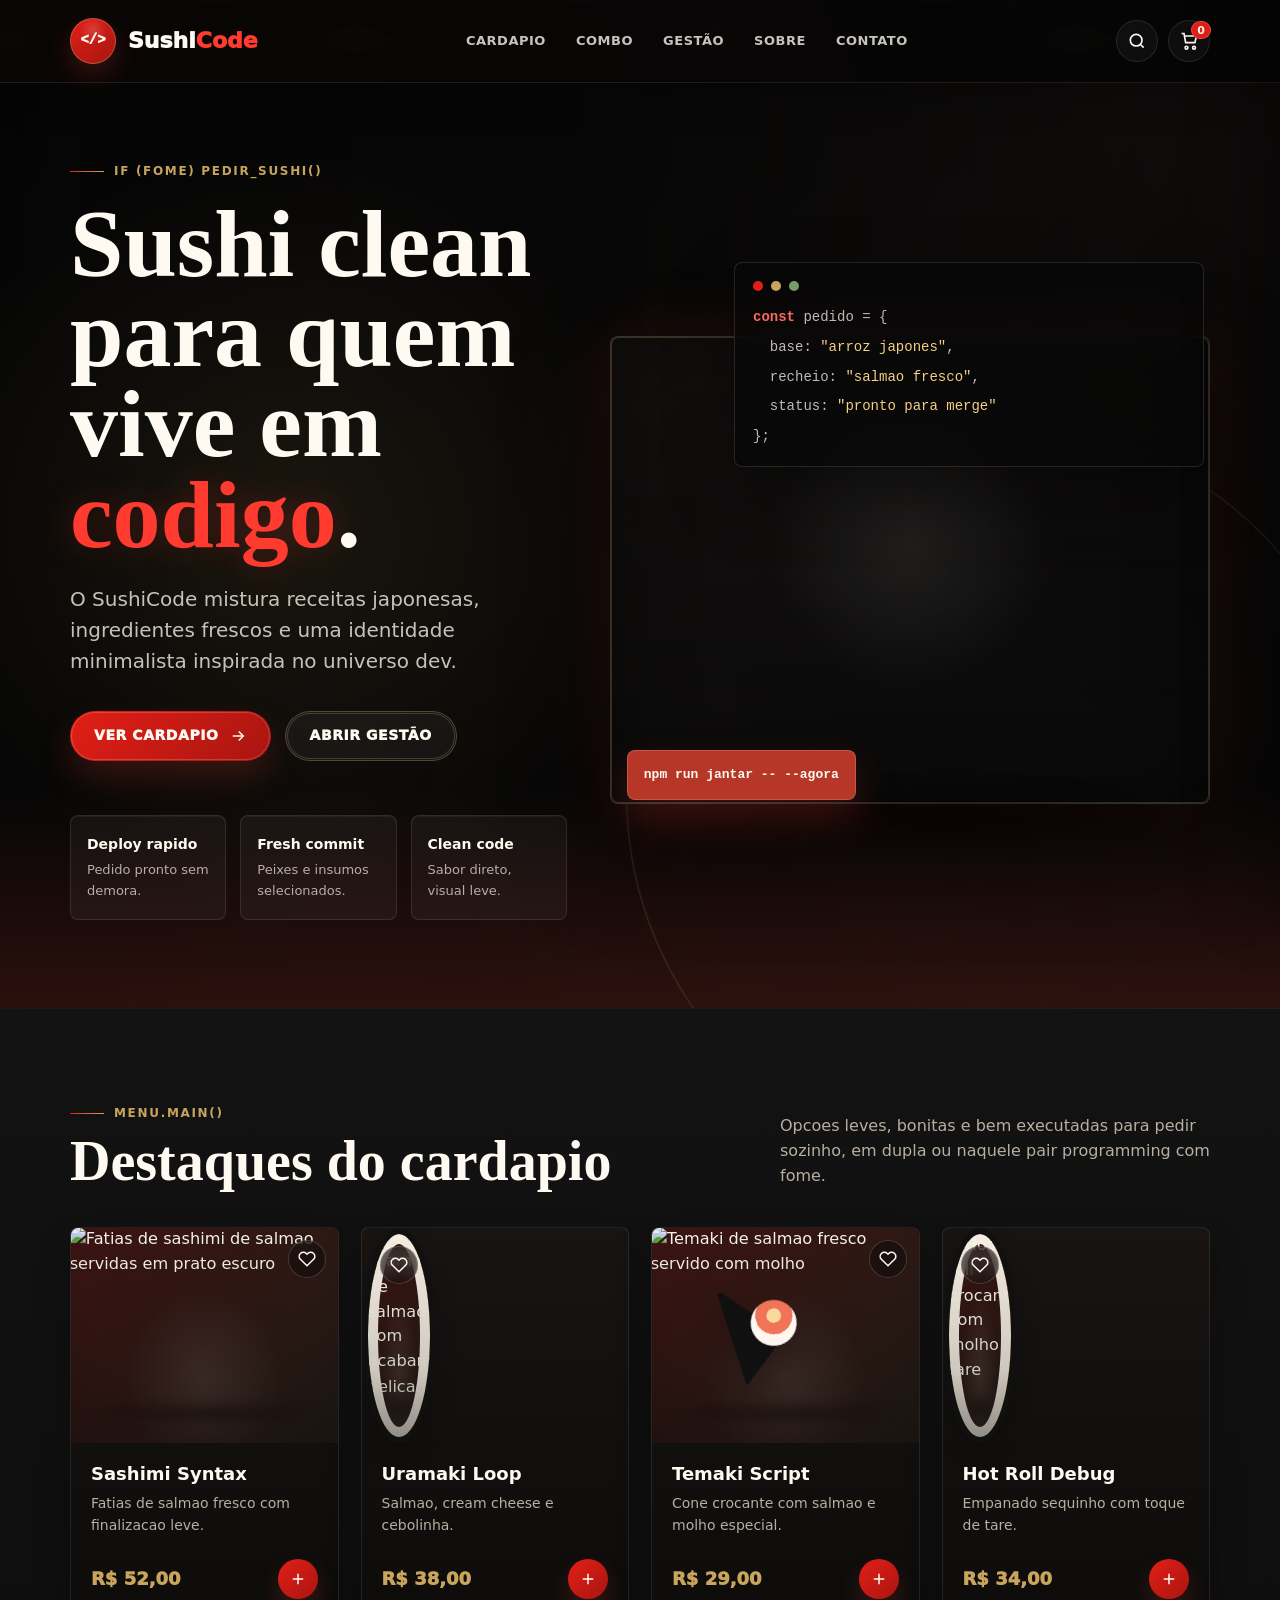
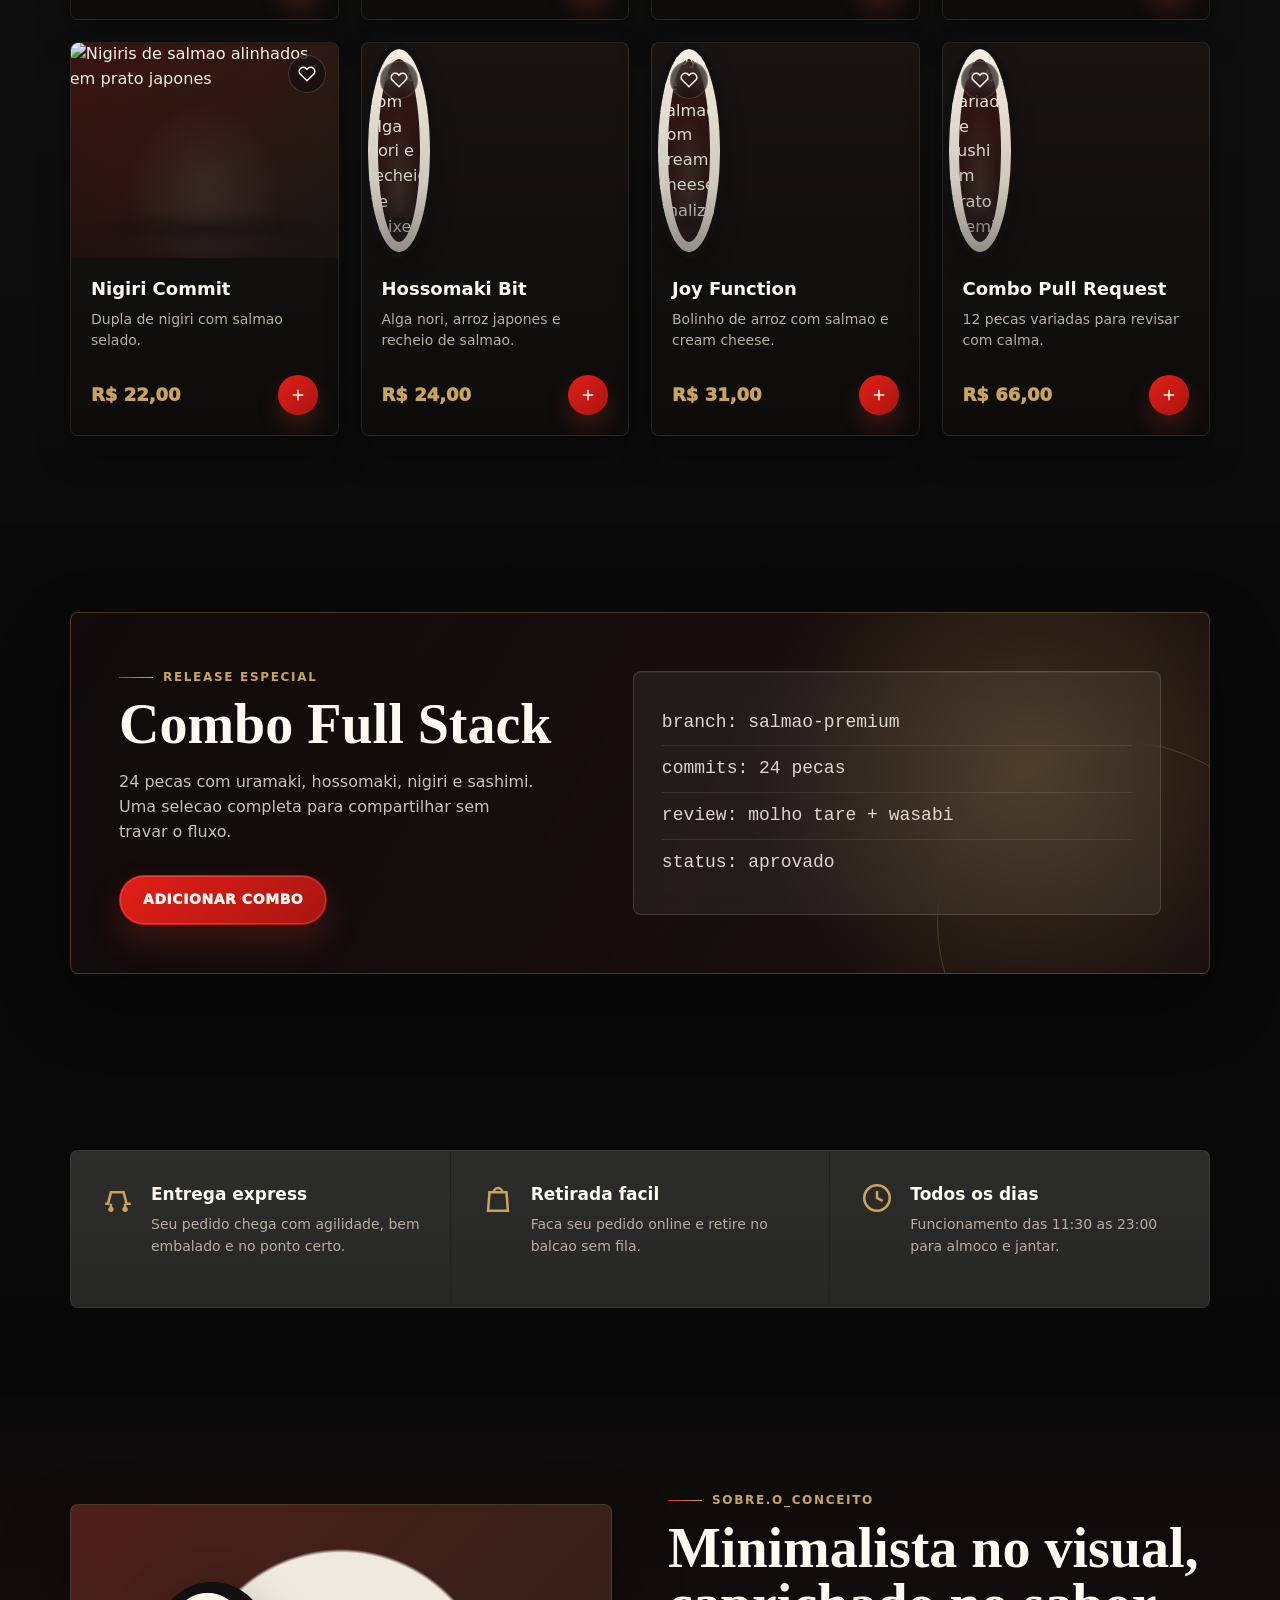
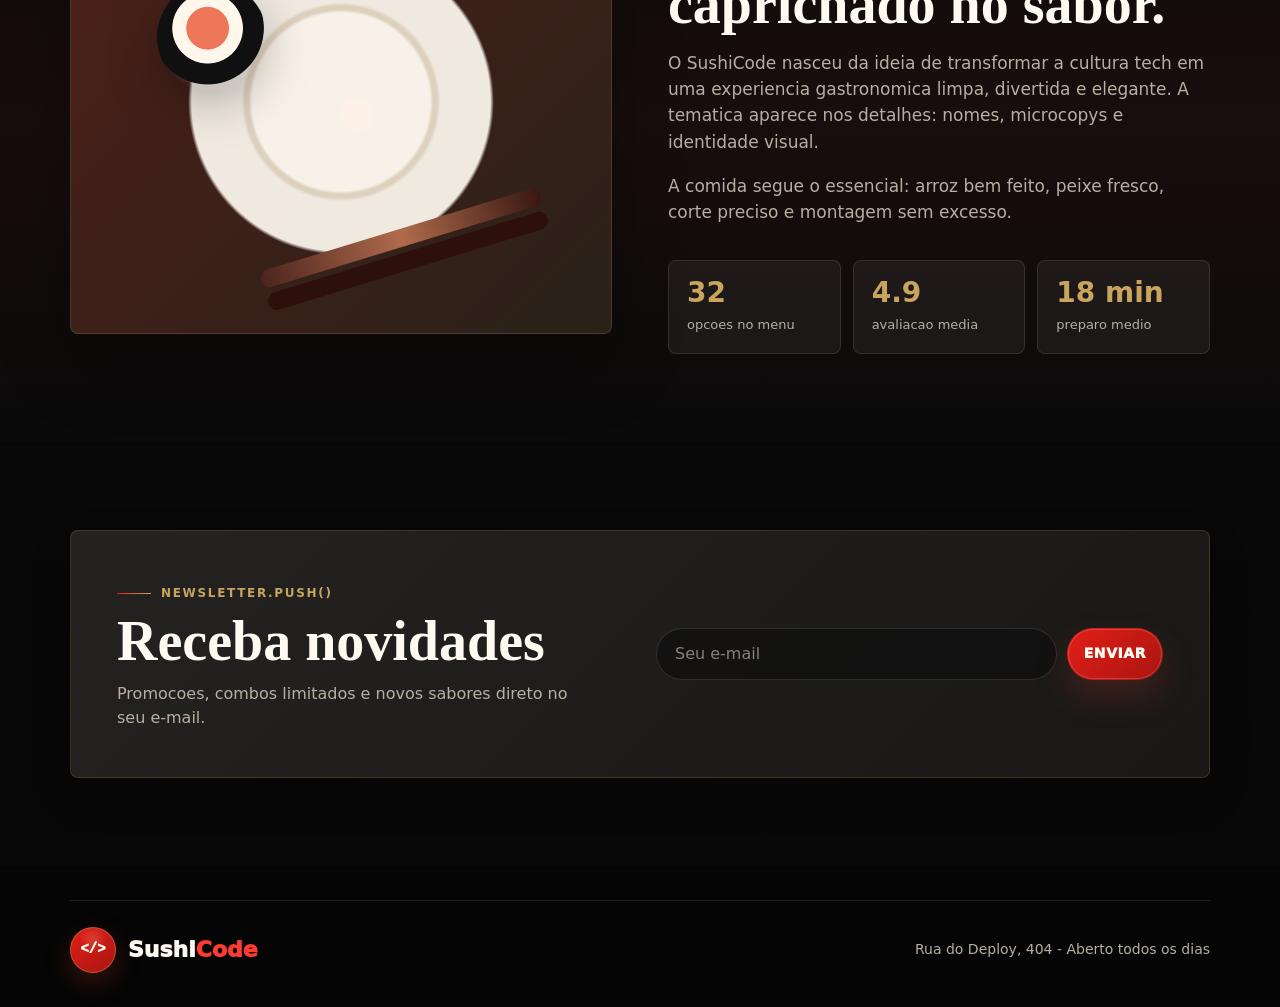
==== commit 4c5b8fcd: "Adiciona tela separada de gestao" ====
--- a/index.html
+++ b/index.html
@@ -19,6 +19,7 @@
                 <div class="nav-links" id="navLinks">
                     <a href="#cardapio">Cardapio</a>
                     <a href="#combo">Combo</a>
+                    <a href="gestao.html">Gestão</a>
                     <a href="#sobre">Sobre</a>
                     <a href="#contato">Contato</a>
                 </div>
@@ -50,7 +51,7 @@
                                 Ver cardapio
                                 <svg viewBox="0 0 24 24" aria-hidden="true"><path d="M5 12h14"></path><path d="m13 6 6 6-6 6"></path></svg>
                             </a>
-                            <a class="button secondary" href="#combo">Combo do dia</a>
+                            <a class="button secondary" href="gestao.html">Abrir gestão</a>
                         </div>
 
                         <div class="hero-badges" aria-label="Diferenciais">
--- a/style.css
+++ b/style.css
@@ -240,6 +240,10 @@
     color: var(--white);
 }
 
+.nav-links a[aria-current="page"] {
+    color: var(--gold);
+}
+
 .nav-links a:hover::after {
     transform: scaleX(1);
 }
@@ -1065,6 +1069,365 @@
     font-size: 14px;
 }
 
+.management-section {
+    background:
+        linear-gradient(180deg, rgba(200, 164, 93, 0.06), rgba(255, 250, 241, 0.02)),
+        #080808;
+}
+
+.management-page {
+    min-height: calc(100vh - 82px);
+    padding-top: 72px;
+}
+
+.page-title {
+    margin-top: 10px;
+    font-size: clamp(42px, 6vw, 72px);
+    line-height: 0.95;
+}
+
+.management-grid {
+    display: grid;
+    grid-template-columns: repeat(4, minmax(0, 1fr));
+    gap: 14px;
+    margin-bottom: 22px;
+}
+
+.manager-card,
+.manager-panel {
+    background: linear-gradient(180deg, rgba(255, 250, 241, 0.06), rgba(255, 250, 241, 0.03));
+    border: 1px solid rgba(255, 250, 241, 0.11);
+    border-radius: var(--radius);
+    box-shadow: var(--shadow-soft);
+}
+
+.metric-card {
+    display: grid;
+    gap: 8px;
+    min-height: 142px;
+    padding: 22px;
+}
+
+.metric-card span,
+.metric-card small {
+    color: var(--muted);
+    font-size: 13px;
+}
+
+.metric-card strong {
+    color: var(--gold);
+    font-size: clamp(28px, 3vw, 38px);
+    line-height: 1;
+}
+
+.management-layout {
+    display: grid;
+    grid-template-columns: minmax(0, 1.6fr) minmax(320px, 0.8fr);
+    gap: 22px;
+    align-items: start;
+}
+
+.manager-stack {
+    display: grid;
+    gap: 22px;
+}
+
+.manager-panel {
+    padding: 22px;
+}
+
+.panel-head {
+    display: flex;
+    align-items: flex-start;
+    justify-content: space-between;
+    gap: 16px;
+    margin-bottom: 20px;
+}
+
+.panel-head h2,
+.panel-head h3 {
+    margin-top: 8px;
+    color: var(--white);
+    font-family: Georgia, "Times New Roman", serif;
+    font-size: 30px;
+    line-height: 1;
+}
+
+.compact-button {
+    min-height: 42px;
+    padding: 0 16px;
+    font-size: 12px;
+    white-space: nowrap;
+}
+
+.order-board {
+    display: grid;
+    grid-template-columns: repeat(4, minmax(180px, 1fr));
+    gap: 14px;
+    overflow-x: auto;
+    padding-bottom: 4px;
+}
+
+.order-column {
+    min-width: 180px;
+    padding: 12px;
+    background: rgba(10, 10, 10, 0.34);
+    border: 1px solid rgba(255, 250, 241, 0.08);
+    border-radius: var(--radius);
+}
+
+.order-column-head {
+    display: flex;
+    align-items: center;
+    justify-content: space-between;
+    gap: 12px;
+    margin-bottom: 12px;
+    color: var(--white);
+}
+
+.order-column-head span {
+    display: grid;
+    place-items: center;
+    min-width: 26px;
+    height: 26px;
+    color: var(--ink);
+    background: var(--gold);
+    border-radius: 50%;
+    font-size: 12px;
+    font-weight: 950;
+}
+
+.order-list {
+    display: grid;
+    gap: 12px;
+}
+
+.order-card {
+    display: grid;
+    gap: 10px;
+    padding: 14px;
+    background: rgba(255, 250, 241, 0.055);
+    border: 1px solid rgba(255, 250, 241, 0.1);
+    border-radius: var(--radius);
+}
+
+.order-card-head,
+.order-meta {
+    display: flex;
+    align-items: center;
+    justify-content: space-between;
+    gap: 12px;
+}
+
+.order-card-head strong,
+.order-meta strong {
+    color: var(--gold);
+}
+
+.order-card-head span,
+.order-card p,
+.order-card small,
+.order-meta span {
+    color: var(--muted);
+    font-size: 13px;
+}
+
+.order-card h4 {
+    color: var(--white);
+    font-size: 17px;
+}
+
+.order-actions {
+    display: grid;
+    grid-template-columns: 1fr 1fr;
+    gap: 8px;
+}
+
+.order-actions button,
+.reservation-item button,
+.stock-control button {
+    min-height: 34px;
+    color: var(--white);
+    background: rgba(255, 250, 241, 0.07);
+    border: 1px solid rgba(255, 250, 241, 0.12);
+    border-radius: 999px;
+    cursor: pointer;
+    font-size: 12px;
+    font-weight: 900;
+}
+
+.order-actions button:hover,
+.reservation-item button:hover,
+.stock-control button:hover {
+    border-color: rgba(200, 164, 93, 0.5);
+}
+
+.order-actions button:disabled {
+    cursor: not-allowed;
+    opacity: 0.4;
+}
+
+.tables-grid {
+    display: grid;
+    grid-template-columns: repeat(2, minmax(0, 1fr));
+    gap: 10px;
+}
+
+.table-card {
+    display: grid;
+    gap: 5px;
+    min-height: 92px;
+    padding: 14px;
+    color: var(--white);
+    text-align: left;
+    background: rgba(23, 60, 50, 0.32);
+    border: 1px solid rgba(120, 155, 106, 0.36);
+    border-radius: var(--radius);
+    cursor: pointer;
+}
+
+.table-card.ocupada {
+    background: rgba(226, 31, 23, 0.16);
+    border-color: rgba(226, 31, 23, 0.38);
+}
+
+.table-card.reservada {
+    background: rgba(200, 164, 93, 0.16);
+    border-color: rgba(200, 164, 93, 0.42);
+}
+
+.table-card span,
+.table-card small {
+    color: var(--muted);
+    font-size: 12px;
+    text-transform: capitalize;
+}
+
+.management-form {
+    display: grid;
+    gap: 14px;
+}
+
+.management-form label {
+    display: grid;
+    gap: 8px;
+    color: var(--white);
+    font-size: 14px;
+    font-weight: 850;
+}
+
+.management-form input,
+.management-form select {
+    width: 100%;
+    min-height: 46px;
+    padding: 0 14px;
+    color: var(--white);
+    background: rgba(255, 250, 241, 0.06);
+    border: 1px solid rgba(255, 250, 241, 0.12);
+    border-radius: var(--radius);
+    outline: 0;
+}
+
+.management-form input:focus,
+.management-form select:focus {
+    border-color: rgba(200, 164, 93, 0.72);
+    box-shadow: 0 0 0 4px rgba(200, 164, 93, 0.12);
+}
+
+.reservation-list {
+    display: grid;
+    gap: 10px;
+    margin-top: 16px;
+}
+
+.reservation-item {
+    display: grid;
+    grid-template-columns: 1fr auto;
+    gap: 12px;
+    align-items: center;
+    padding: 12px;
+    background: rgba(255, 250, 241, 0.045);
+    border: 1px solid rgba(255, 250, 241, 0.09);
+    border-radius: var(--radius);
+}
+
+.reservation-item strong,
+.reservation-item span {
+    display: block;
+}
+
+.reservation-item span {
+    margin-top: 3px;
+    color: var(--muted);
+    font-size: 13px;
+}
+
+.inventory-panel {
+    margin-top: 22px;
+}
+
+.inventory-table {
+    display: grid;
+    gap: 10px;
+}
+
+.inventory-row {
+    display: grid;
+    grid-template-columns: minmax(0, 1fr) auto 82px;
+    gap: 14px;
+    align-items: center;
+    padding: 14px;
+    background: rgba(255, 250, 241, 0.045);
+    border: 1px solid rgba(255, 250, 241, 0.09);
+    border-radius: var(--radius);
+}
+
+.inventory-row.low {
+    border-color: rgba(226, 31, 23, 0.45);
+    background: rgba(226, 31, 23, 0.1);
+}
+
+.inventory-row strong {
+    color: var(--white);
+}
+
+.inventory-row span {
+    color: var(--muted);
+    font-size: 13px;
+}
+
+.stock-control {
+    display: grid;
+    grid-template-columns: 34px minmax(92px, auto) 34px;
+    gap: 8px;
+    align-items: center;
+}
+
+.stock-control strong {
+    color: var(--gold);
+    text-align: center;
+    white-space: nowrap;
+}
+
+.stock-status {
+    justify-self: end;
+    padding: 5px 9px;
+    background: rgba(255, 250, 241, 0.06);
+    border: 1px solid rgba(255, 250, 241, 0.1);
+    border-radius: 999px;
+    font-weight: 900;
+}
+
+.empty-state {
+    padding: 14px;
+    color: var(--muted);
+    background: rgba(255, 250, 241, 0.035);
+    border: 1px dashed rgba(255, 250, 241, 0.14);
+    border-radius: var(--radius);
+    font-size: 13px;
+    text-align: center;
+}
+
 #sobre {
     background:
         linear-gradient(180deg, transparent, rgba(192, 57, 43, 0.08) 50%, transparent),
@@ -1633,6 +1996,14 @@
 
     .menu-grid {
         grid-template-columns: repeat(2, minmax(0, 1fr));
+    }
+
+    .management-grid {
+        grid-template-columns: repeat(2, minmax(0, 1fr));
+    }
+
+    .management-layout {
+        grid-template-columns: 1fr;
     }
 }
 
@@ -1684,6 +2055,10 @@
         grid-template-columns: 1fr;
     }
 
+    .order-board {
+        grid-template-columns: repeat(4, minmax(220px, 1fr));
+    }
+
     .about-visual {
         min-height: 340px;
     }
@@ -1712,7 +2087,9 @@
 
     .hero-badges,
     .menu-grid,
-    .stats {
+    .stats,
+    .management-grid,
+    .tables-grid {
         grid-template-columns: 1fr;
     }
 
@@ -1796,6 +2173,25 @@
         grid-template-columns: 1fr;
     }
 
+    .panel-head,
+    .reservation-item,
+    .inventory-row {
+        grid-template-columns: 1fr;
+    }
+
+    .panel-head {
+        display: grid;
+    }
+
+    .compact-button,
+    .reservation-item button {
+        width: 100%;
+    }
+
+    .stock-status {
+        justify-self: start;
+    }
+
     .footer-row {
         flex-direction: column;
         align-items: flex-start;
